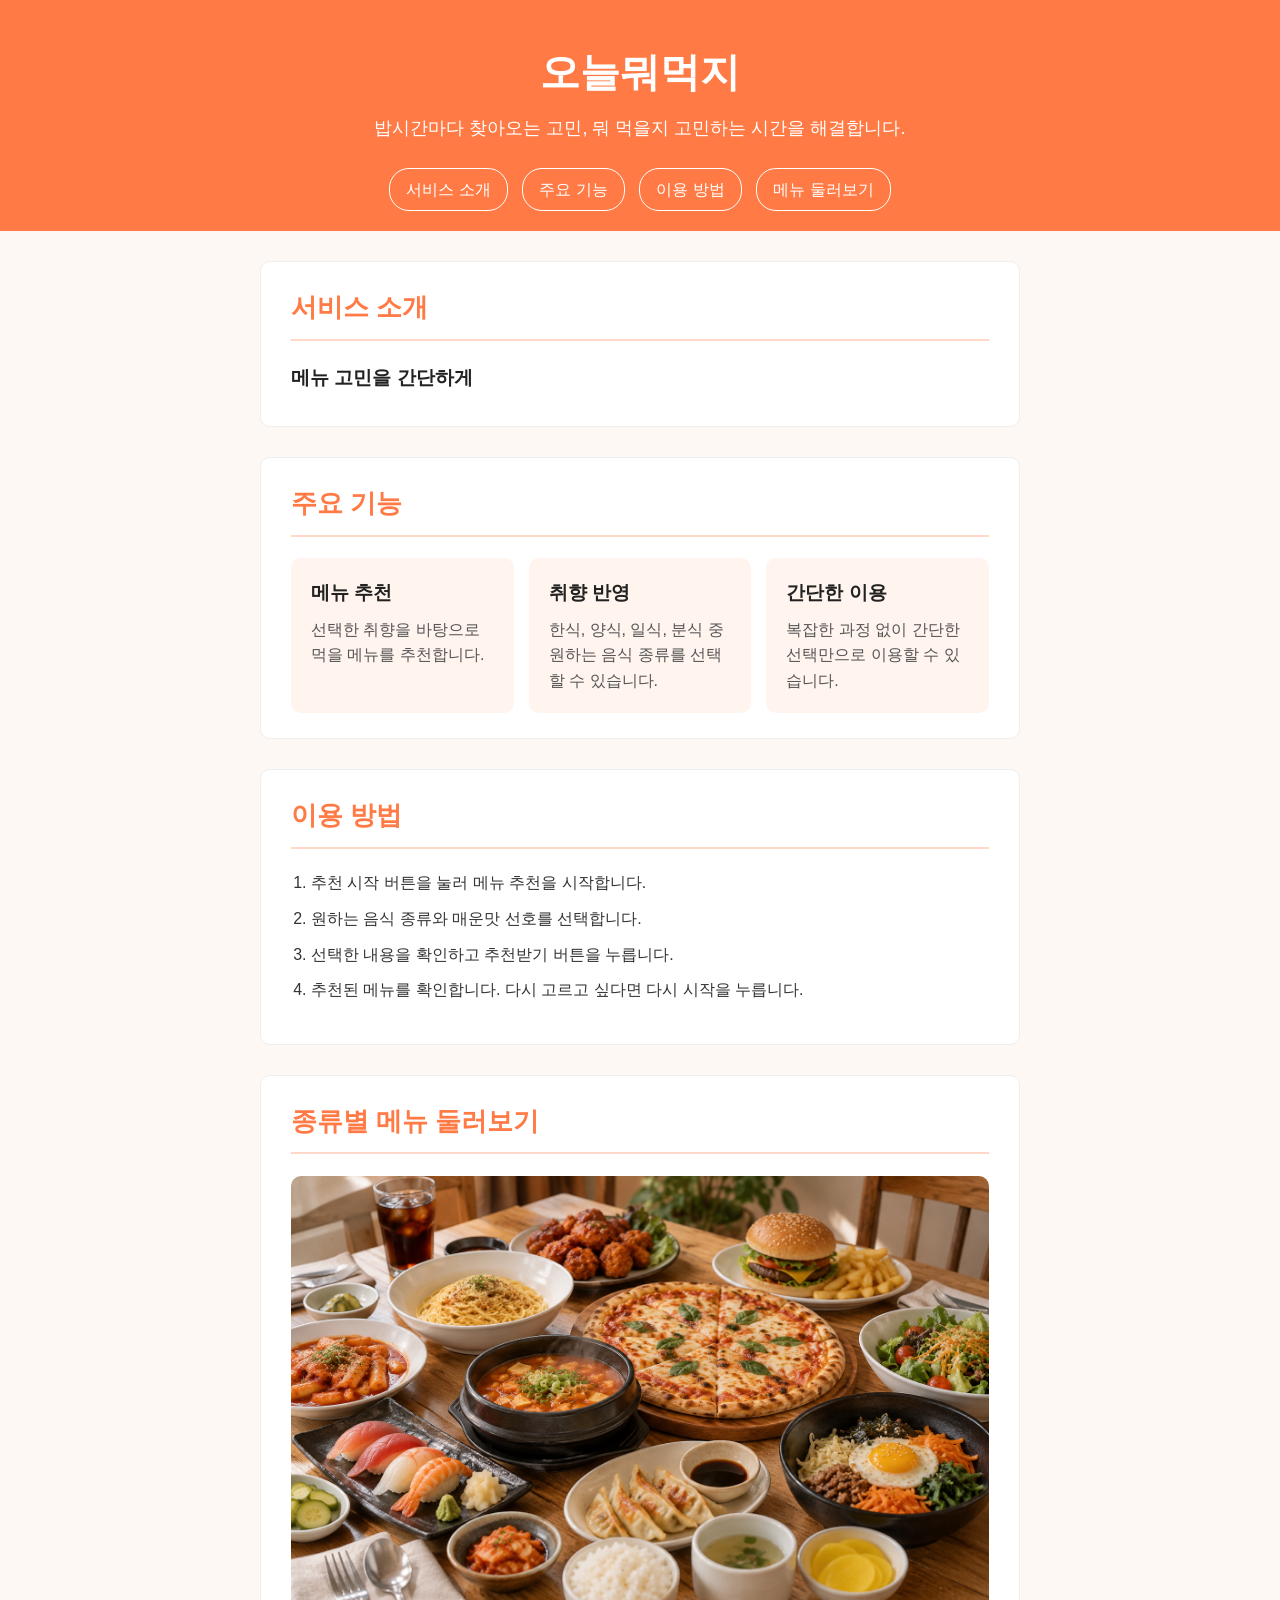
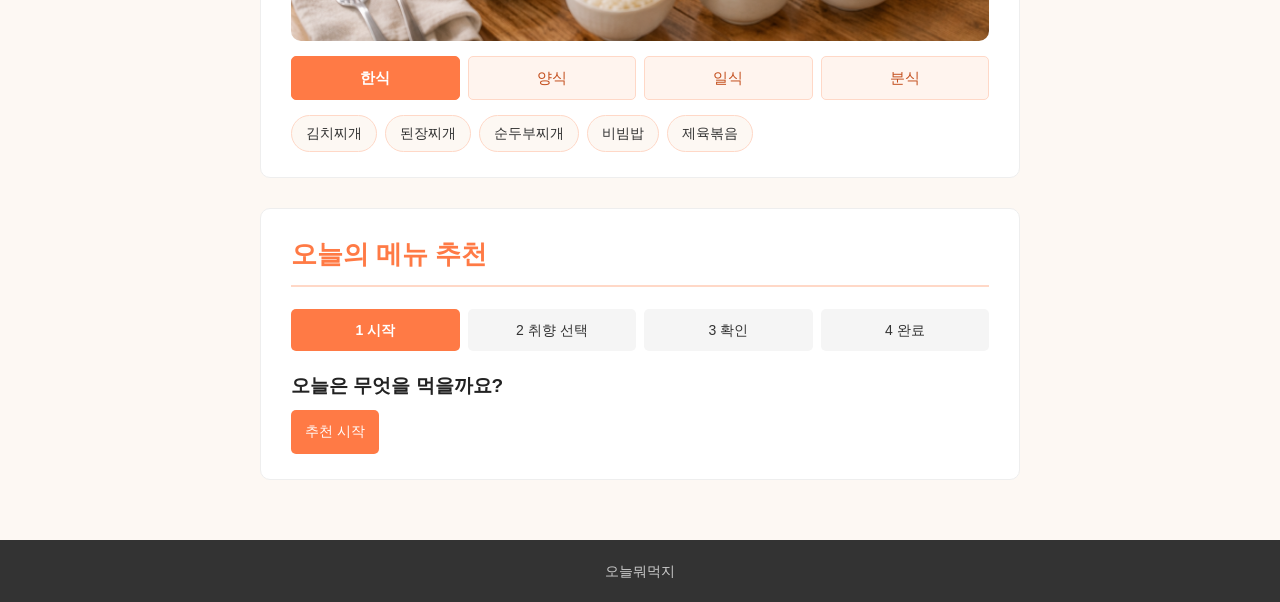
==== index.html @ 40c86010 "feat: 7주차 매운맛 선택과 4단계 메뉴 추천 흐름 추가" ====
<!DOCTYPE html>
<html lang="ko">

<head>
    <meta charset="UTF-8" />
    <meta name="viewport" content="width=device-width, initial-scale=1.0">
    <title>오늘뭐먹지</title>
    <link rel="stylesheet" href="style.css">
</head>

<body>

<!--
사용자: 매일 무엇을 먹을지 고민하는 사람
목적: 메뉴 고민 시간을 줄이고 간단하게 음식을 추천받기
핵심 행동: 음식 종류와 매운맛 선호를 선택하고 메뉴를 추천받기
정보 순서: 서비스 소개 → 주요 기능 → 이용 방법 → 메뉴 추천
-->

<header>
    <h1>오늘뭐먹지</h1>
    <p>밥시간마다 찾아오는 고민, 뭐 먹을지 고민하는 시간을 해결합니다.</p>

    <nav>
        <a href="#intro">서비스 소개</a>
        <a href="#features">주요 기능</a>
        <a href="#howto">이용 방법</a>
        <a href="#recommend">메뉴 둘러보기</a>
    </nav>
</header>

<main>

    <section id="intro">
        <h2>서비스 소개</h2>

        <h3>메뉴 고민을 간단하게</h3>
    </section>

    <section id="features">
        <h2>주요 기능</h2>

        <ul>
            <li>
                <h3>메뉴 추천</h3>
                선택한 취향을 바탕으로 먹을 메뉴를 추천합니다.
            </li>

            <li>
                <h3>취향 반영</h3>
                한식, 양식, 일식, 분식 중 원하는 음식 종류를 선택할 수 있습니다.
            </li>

            <li>
                <h3>간단한 이용</h3>
                복잡한 과정 없이 간단한 선택만으로 이용할 수 있습니다.
            </li>
        </ul>
    </section>

    <section id="howto">
        <h2>이용 방법</h2>

        <ol>
            <li>추천 시작 버튼을 눌러 메뉴 추천을 시작합니다.</li>
            <li>원하는 음식 종류와 매운맛 선호를 선택합니다.</li>
            <li>선택한 내용을 확인하고 추천받기 버튼을 누릅니다.</li>
            <li>추천된 메뉴를 확인합니다. 다시 고르고 싶다면 다시 시작을 누릅니다.</li>
        </ol>
    </section>

    <section id="recommend">
        <h2>종류별 메뉴 둘러보기</h2>

        <img src="assets/images/food.png" alt="다양한 음식이 놓여 있는 식탁">

        <div class="tabs" role="tablist">
            <button type="button" class="tab is-active" role="tab" data-tab="korean" aria-selected="true">한식</button>
            <button type="button" class="tab" role="tab" data-tab="western" aria-selected="false">양식</button>
            <button type="button" class="tab" role="tab" data-tab="japanese" aria-selected="false">일식</button>
            <button type="button" class="tab" role="tab" data-tab="snack" aria-selected="false">분식</button>
        </div>

        <div class="tab-panel" id="panel-korean" role="tabpanel">
            <ul class="menu-list">
                <li>김치찌개</li>
                <li>된장찌개</li>
                <li>순두부찌개</li>
                <li>비빔밥</li>
                <li>제육볶음</li>
            </ul>
        </div>

        <div class="tab-panel" id="panel-western" role="tabpanel" hidden>
            <ul class="menu-list">
                <li>파스타</li>
                <li>피자</li>
                <li>햄버거</li>
                <li>돈가스</li>
                <li>오므라이스</li>
            </ul>
        </div>

        <div class="tab-panel" id="panel-japanese" role="tabpanel" hidden>
            <ul class="menu-list">
                <li>초밥</li>
                <li>우동</li>
                <li>소바</li>
                <li>규동</li>
                <li>매운 라멘</li>
            </ul>
        </div>

        <div class="tab-panel" id="panel-snack" role="tabpanel" hidden>
            <ul class="menu-list">
                <li>떡볶이</li>
                <li>김밥</li>
                <li>라면</li>
                <li>순대</li>
                <li>튀김</li>
            </ul>
        </div>
    </section>

    <section id="input">
        <h2>오늘의 메뉴 추천</h2>

        <ol class="steps" aria-label="메뉴 추천 진행 단계">
            <li aria-current="step">1 시작</li>
            <li>2 취향 선택</li>
            <li>3 확인</li>
            <li>4 완료</li>
        </ol>

        <div class="flow-panel" id="step-start">
            <h3 tabindex="-1">오늘은 무엇을 먹을까요?</h3>
            <button type="button" id="startButton">추천 시작</button>
        </div>

        <div class="flow-panel" id="step-select" hidden>
            <h3 tabindex="-1">어떤 음식이 좋으세요?</h3>
            <form id="recommend-form" novalidate>
                <label for="category">음식 종류 (필수)</label>
                <select id="category" name="category" aria-describedby="categoryHint" required>
                    <option value="">음식 종류를 선택해 주세요</option>
                    <option value="all">상관없음</option>
                    <option value="korean">한식</option>
                    <option value="western">양식</option>
                    <option value="japanese">일식</option>
                    <option value="snack">분식</option>
                </select>
                <p id="categoryHint" class="field-hint" hidden>음식 종류를 선택해 주세요.</p>

                <label for="spicy">매운맛 선호 (필수)</label>
                <select id="spicy" name="spicy" aria-describedby="spicyHint" required>
                    <option value="">매운맛 선호를 선택해 주세요</option>
                    <option value="all">상관없음</option>
                    <option value="mild">매운 음식 제외</option>
                    <option value="hot">매운 음식 선호</option>
                </select>
                <p id="spicyHint" class="field-hint" hidden>매운맛 선호를 선택해 주세요.</p>

                <div class="flow-buttons">
                    <button type="button" id="previousButton" class="secondary">이전</button>
                    <button type="submit">다음</button>
                </div>
            </form>
        </div>

        <div class="flow-panel" id="step-confirm" hidden>
            <h3 tabindex="-1">선택한 취향을 확인해 주세요</h3>
            <dl class="selection-summary">
                <dt>음식 종류</dt>
                <dd id="categorySummary"></dd>
                <dt>매운맛 선호</dt>
                <dd id="spicySummary"></dd>
            </dl>
            <p id="noResultMessage" class="field-hint" role="alert" hidden>맞는 메뉴가 없어요. ‘수정하기’에서 조건을 바꿔 주세요.</p>
            <div class="flow-buttons">
                <button type="button" id="editButton" class="secondary">수정하기</button>
                <button type="button" id="recommendButton">추천받기</button>
            </div>
        </div>

        <div class="flow-panel" id="step-complete" hidden>
            <h3 tabindex="-1">메뉴 추천이 완료되었어요!</h3>
            <p id="completedSummary"></p>
            <p id="recommendMessage" class="is-success"></p>
            <button type="button" id="restartButton">다시 시작</button>
        </div>
    </section>

</main>

<footer>
    <p>오늘뭐먹지</p>
</footer>

<script src="script.js"></script>

</body>

</html>
---- style.css ----
/* 기본 설정 */
body {
    margin: 0;
    background-color: #fdf8f3;
    color: #333333;
    font-family: "Malgun Gothic", sans-serif;
    font-size: 16px;
    line-height: 1.6;
}

/* 헤더 */
header {
    background-color: #ff7a45;
    color: #ffffff;
    padding: 40px 20px 20px;
    text-align: center;
}

header h1 {
    margin: 0 0 10px;
    font-size: 40px;
}

header p {
    margin: 0 0 25px;
    font-size: 18px;
}

nav a {
    display: inline-block;
    margin: 0 5px;
    padding: 8px 16px;
    color: #ffffff;
    text-decoration: none;
    border: 1px solid #ffffff;
    border-radius: 20px;
}

nav a:hover {
    background-color: #ffffff;
    color: #ff7a45;
}

/* 본문 영역 */
main {
    box-sizing: border-box;
    width: 100%;
    max-width: 800px;
    margin: 0 auto;
    padding: 30px 20px;
}

section {
    background-color: #ffffff;
    margin-bottom: 30px;
    padding: 25px 30px;
    border: 1px solid #eeeeee;
    border-radius: 10px;
}

h2 {
    margin-top: 0;
    padding-bottom: 10px;
    font-size: 26px;
    color: #ff7a45;
    border-bottom: 2px solid #ffd8c7;
}

h3 {
    margin: 20px 0 8px;
    font-size: 19px;
    color: #222222;
}

p {
    margin: 0 0 12px;
}

/* 주요 기능 */
#features ul {
    display: grid;
    grid-template-columns: repeat(3, 1fr);
    gap: 15px;
    list-style: none;
    padding: 0;
    margin: 0;
}

#features li {
    background-color: #fff4ee;
    padding: 20px;
    border-radius: 10px;
    color: #555555;
    transition: background-color 0.2s, transform 0.2s;
}

#features li:hover {
    background-color: #ffeadf;
    transform: translateY(-2px);
}

#features li h3 {
    margin-top: 0;
}

/* 이용 방법 */
#howto ol {
    padding-left: 20px;
}

#howto li {
    margin-bottom: 10px;
}

/* 메뉴 추천 */
#recommend img {
    display: block;
    width: 100%;
    max-width: 100%;
    height: auto;
    margin: 15px 0;
    border-radius: 10px;
}

/* 메뉴 탭 */
.tabs {
    display: flex;
    gap: 8px;
    margin-bottom: 15px;
}

.tab {
    flex: 1;
    width: auto;
    margin: 0;
    padding: 10px;
    font-size: 15px;
    color: #c4501f;
    background-color: #fff4ee;
    border: 1px solid #ffd8c7;
}

.tab:hover {
    background-color: #ffeadf;
}

.tab.is-active {
    color: #ffffff;
    background-color: #ff7a45;
    border-color: #ff7a45;
    font-weight: bold;
}

.menu-list {
    display: flex;
    flex-wrap: wrap;
    gap: 8px;
    list-style: none;
    padding: 0;
    margin: 0;
}

.menu-list li {
    padding: 6px 14px;
    font-size: 14px;
    background-color: #fdf8f3;
    border: 1px solid #ffd8c7;
    border-radius: 20px;
}

/* 음식 입력 */
label {
    display: block;
    margin-bottom: 8px;
    font-weight: bold;
}

select {
    min-height: 44px;
    box-sizing: border-box;
    width: 100%;
    margin-bottom: 15px;
    padding: 7px 10px;
    font-size: 14px;
    background-color: #ffffff;
    border: 1px solid #dddddd;
    border-radius: 5px;
}

select:focus {
    outline: none;
    border-color: #ff7a45;
    box-shadow: 0 0 0 3px #ffd8c7;
}

button {
    min-height: 44px;
    padding: 7px 14px;
    font-size: 14px;
    color: #ffffff;
    background-color: #ff7a45;
    border: none;
    border-radius: 5px;
    cursor: pointer;
    transition: background-color 0.2s, box-shadow 0.2s, transform 0.1s;
}

button:hover {
    background-color: #f26d38;
}

button:active {
    background-color: #e8622c;
    transform: translateY(1px);
}

button:focus-visible {
    outline: none;
    box-shadow: 0 0 0 3px #ffd8c7;
}

button:disabled {
    background-color: #cccccc;
    cursor: default;
    transform: none;
}

/* 안내 문구 */
#recommendMessage {
    margin: 15px 0 0;
    padding: 12px 15px;
    border-radius: 8px;
    background-color: #f5f5f5;
    color: #666666;
    overflow-wrap: anywhere;
}

#recommendMessage.is-success {
    background-color: #fff4ee;
    color: #c4501f;
    font-weight: bold;
}

/* 추천 진행 단계와 선택 확인 */
.steps {
    display: grid;
    grid-template-columns: repeat(4, 1fr);
    gap: 8px;
    padding: 0;
    list-style: none;
}

.steps li {
    padding: 10px 4px;
    border-radius: 5px;
    background-color: #f5f5f5;
    text-align: center;
    font-size: 14px;
}

.steps li[aria-current="step"] {
    background-color: #ff7a45;
    color: #ffffff;
    font-weight: bold;
}

.flow-buttons {
    display: flex;
    gap: 10px;
    margin-top: 20px;
}

.secondary {
    color: #c4501f;
    background-color: #fff4ee;
    border: 1px solid #ffd8c7;
}

.secondary:hover {
    background-color: #ffeadf;
}

.field-hint {
    margin-bottom: 15px;
    color: #c62828;
    font-size: 14px;
}

select.is-invalid {
    border-color: #c62828;
}

.selection-summary {
    padding: 15px;
    background-color: #fff4ee;
    border-radius: 8px;
}

.selection-summary dt {
    font-weight: bold;
}

.selection-summary dd {
    margin: 0 0 10px;
}

#restartButton {
    margin-top: 20px;
}

/* 푸터 */
footer {
    background-color: #333333;
    color: #cccccc;
    padding: 20px;
    text-align: center;
    font-size: 14px;
}

footer p {
    margin: 0;
}

/* 모바일 화면 */
@media (max-width: 768px) {
    header {
        padding: 30px 15px 15px;
    }

    header h1 {
        font-size: 30px;
    }

    header p {
        margin-bottom: 20px;
        font-size: 16px;
    }

    nav {
        display: flex;
        flex-direction: column;
        gap: 8px;
    }

    nav a {
        margin: 0;
    }

    main {
        padding: 20px 15px;
    }

    section {
        margin-bottom: 20px;
        padding: 20px;
    }

    h2 {
        font-size: 22px;
    }

    h3 {
        font-size: 17px;
    }

    #features ul {
        grid-template-columns: 1fr;
    }

    button {
        box-sizing: border-box;
        display: block;
        width: 100%;
    }

    select {
        width: 100%;
        padding: 10px;
        font-size: 16px;
    }

    button {
        margin-top: 10px;
        padding: 10px;
        font-size: 16px;
    }
}

@media (max-width: 480px) {
    .steps {
        grid-template-columns: repeat(2, 1fr);
    }

    .flow-buttons {
        flex-direction: column;
        gap: 0;
    }
}
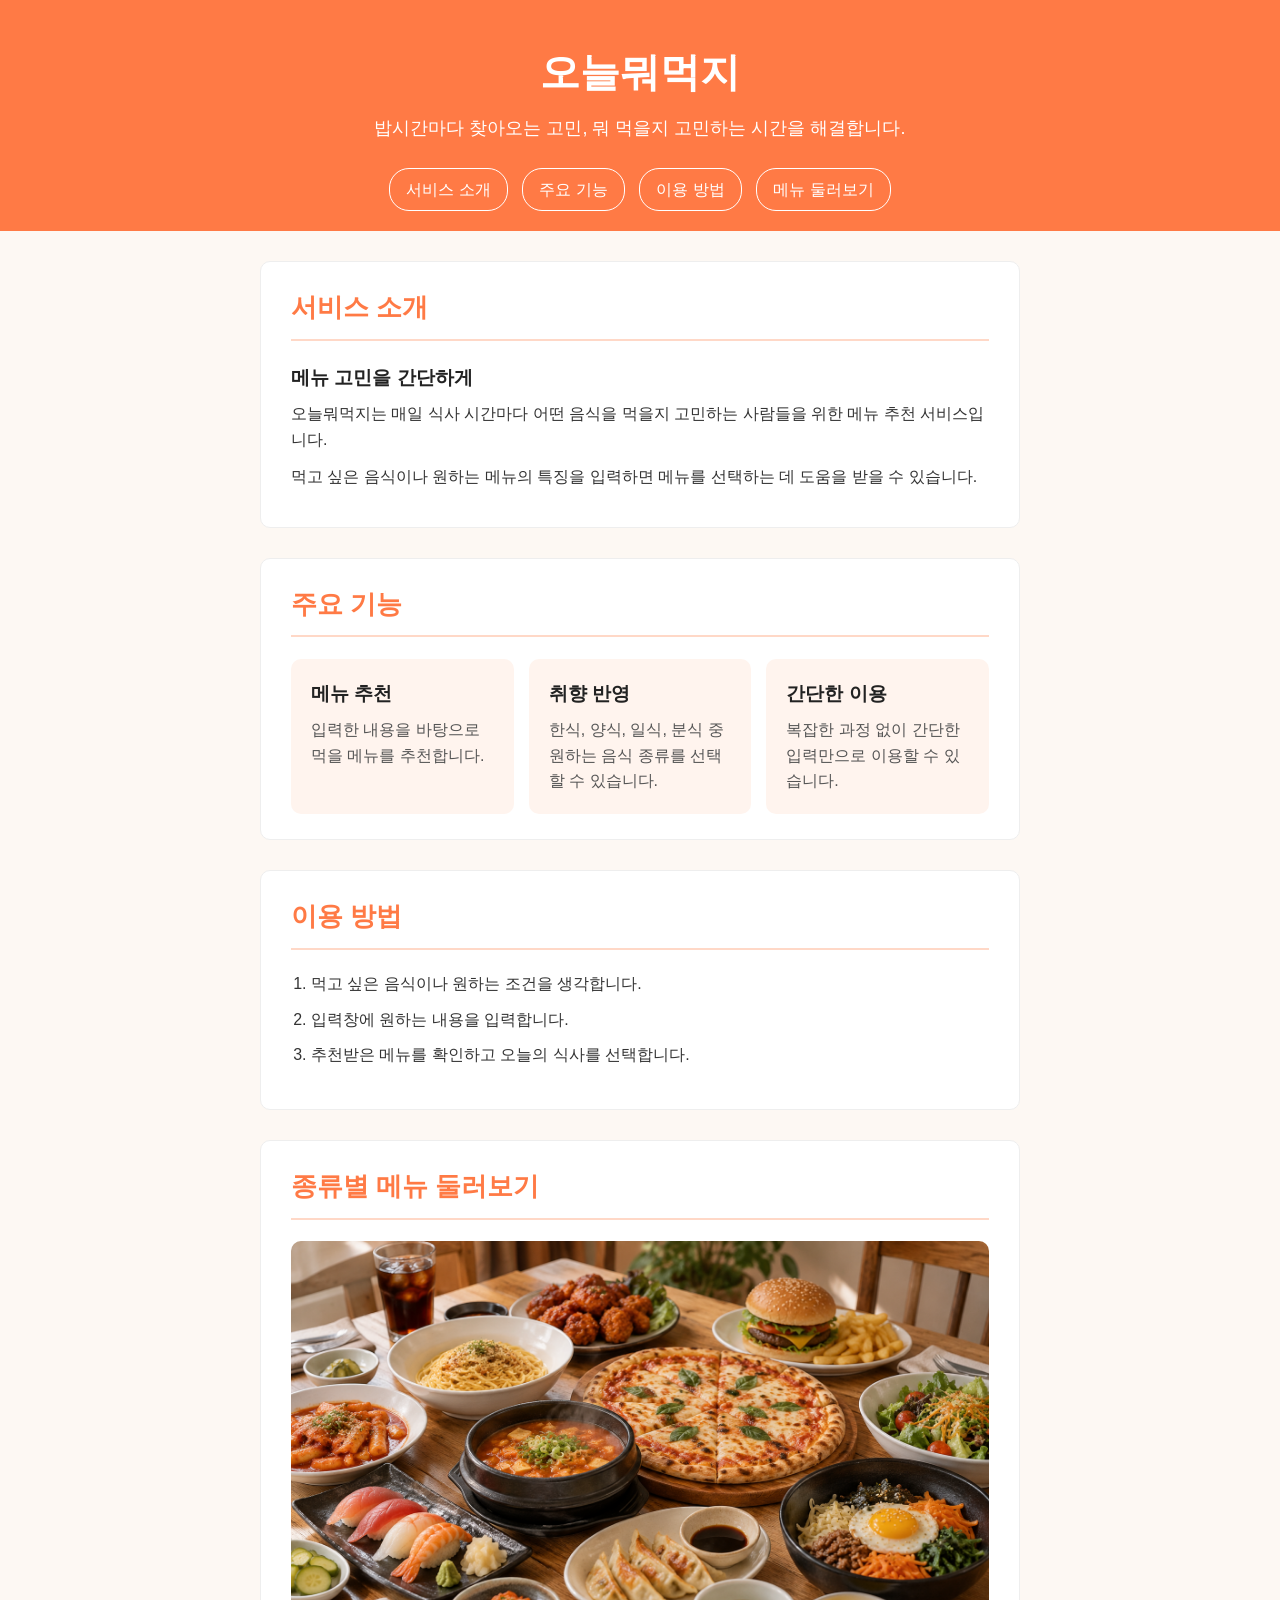
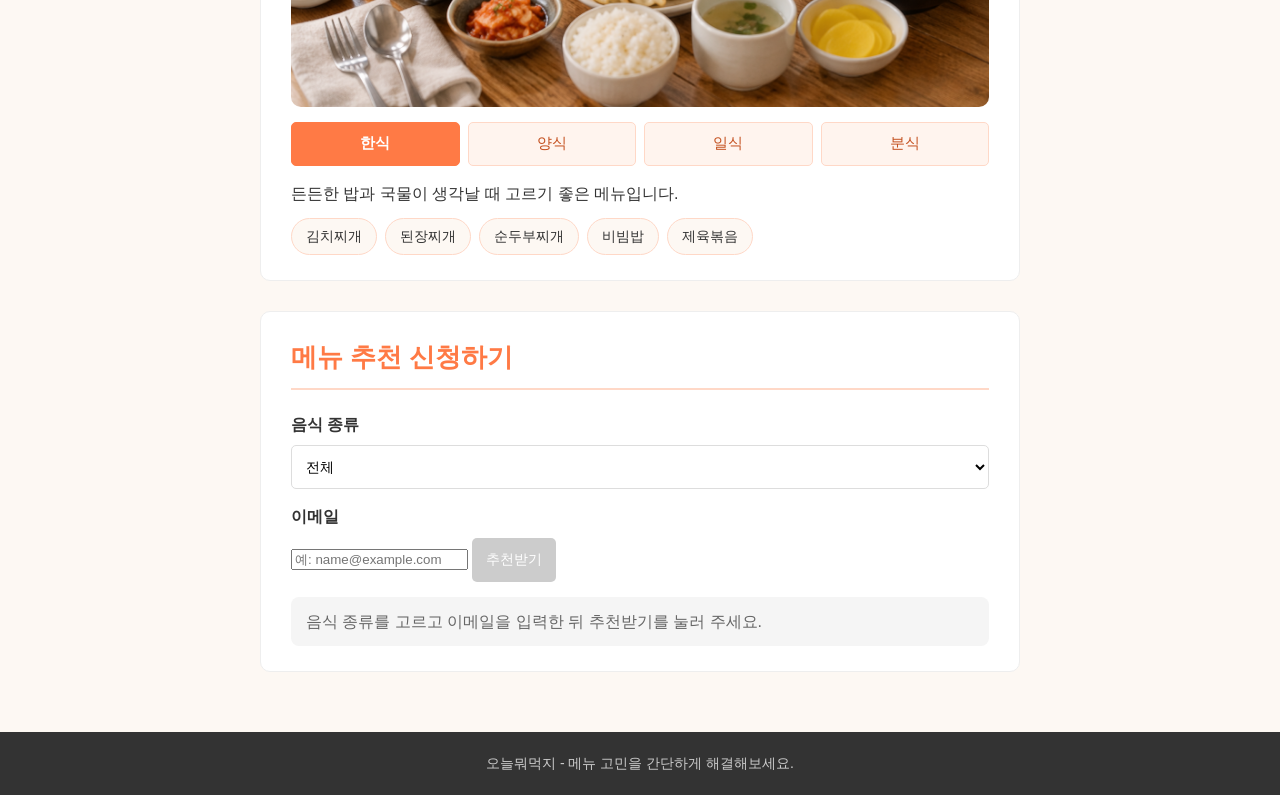
==== commit df74e7d4: "feat: 7주차 일식 메뉴 탭과 추천 종류 추가" ====
--- a/index.html
+++ b/index.html
@@ -13,7 +13,7 @@
 <!--
 사용자: 매일 무엇을 먹을지 고민하는 사람
 목적: 메뉴 고민 시간을 줄이고 간단하게 음식을 추천받기
-핵심 행동: 음식 종류와 매운맛 선호를 선택하고 메뉴를 추천받기
+핵심 행동: 원하는 음식 정보를 입력하고 메뉴를 추천받기
 정보 순서: 서비스 소개 → 주요 기능 → 이용 방법 → 메뉴 추천
 -->
 
@@ -35,6 +35,15 @@
         <h2>서비스 소개</h2>
 
         <h3>메뉴 고민을 간단하게</h3>
+        <p>
+            오늘뭐먹지는 매일 식사 시간마다 어떤 음식을 먹을지
+            고민하는 사람들을 위한 메뉴 추천 서비스입니다.
+        </p>
+
+        <p>
+            먹고 싶은 음식이나 원하는 메뉴의 특징을 입력하면
+            메뉴를 선택하는 데 도움을 받을 수 있습니다.
+        </p>
     </section>
 
     <section id="features">
@@ -43,7 +52,7 @@
         <ul>
             <li>
                 <h3>메뉴 추천</h3>
-                선택한 취향을 바탕으로 먹을 메뉴를 추천합니다.
+                입력한 내용을 바탕으로 먹을 메뉴를 추천합니다.
             </li>
 
             <li>
@@ -53,7 +62,7 @@
 
             <li>
                 <h3>간단한 이용</h3>
-                복잡한 과정 없이 간단한 선택만으로 이용할 수 있습니다.
+                복잡한 과정 없이 간단한 입력만으로 이용할 수 있습니다.
             </li>
         </ul>
     </section>
@@ -62,10 +71,9 @@
         <h2>이용 방법</h2>
 
         <ol>
-            <li>추천 시작 버튼을 눌러 메뉴 추천을 시작합니다.</li>
-            <li>원하는 음식 종류와 매운맛 선호를 선택합니다.</li>
-            <li>선택한 내용을 확인하고 추천받기 버튼을 누릅니다.</li>
-            <li>추천된 메뉴를 확인합니다. 다시 고르고 싶다면 다시 시작을 누릅니다.</li>
+            <li>먹고 싶은 음식이나 원하는 조건을 생각합니다.</li>
+            <li>입력창에 원하는 내용을 입력합니다.</li>
+            <li>추천받은 메뉴를 확인하고 오늘의 식사를 선택합니다.</li>
         </ol>
     </section>
 
@@ -82,6 +90,7 @@
         </div>
 
         <div class="tab-panel" id="panel-korean" role="tabpanel">
+            <p>든든한 밥과 국물이 생각날 때 고르기 좋은 메뉴입니다.</p>
             <ul class="menu-list">
                 <li>김치찌개</li>
                 <li>된장찌개</li>
@@ -92,6 +101,7 @@
         </div>
 
         <div class="tab-panel" id="panel-western" role="tabpanel" hidden>
+            <p>색다른 한 끼나 특별한 날에 어울리는 메뉴입니다.</p>
             <ul class="menu-list">
                 <li>파스타</li>
                 <li>피자</li>
@@ -112,6 +122,7 @@
         </div>
 
         <div class="tab-panel" id="panel-snack" role="tabpanel" hidden>
+            <p>간단하고 빠르게 먹고 싶을 때 좋은 메뉴입니다.</p>
             <ul class="menu-list">
                 <li>떡볶이</li>
                 <li>김밥</li>
@@ -123,77 +134,39 @@
     </section>
 
     <section id="input">
-        <h2>오늘의 메뉴 추천</h2>
+        <h2>메뉴 추천 신청하기</h2>
 
-        <ol class="steps" aria-label="메뉴 추천 진행 단계">
-            <li aria-current="step">1 시작</li>
-            <li>2 취향 선택</li>
-            <li>3 확인</li>
-            <li>4 완료</li>
-        </ol>
+        <form id="recommend-form" novalidate>
+            <label for="category">음식 종류</label>
+            <select id="category" name="category">
+                <option value="all">전체</option>
+                <option value="korean">한식</option>
+                <option value="western">양식</option>
+                <option value="japanese">일식</option>
+                <option value="snack">분식</option>
+            </select>
 
-        <div class="flow-panel" id="step-start">
-            <h3 tabindex="-1">오늘은 무엇을 먹을까요?</h3>
-            <button type="button" id="startButton">추천 시작</button>
-        </div>
+            <label for="email">이메일</label>
+            <input
+                type="email"
+                id="email"
+                name="email"
+                placeholder="예: name@example.com"
+                pattern="[^@\s]+@[^@\s]+\.[^@\s]+"
+                aria-describedby="emailHint"
+                required
+            >
+            <button id="recommendButton" type="submit" disabled>추천받기</button>
+            <p id="emailHint"></p>
+        </form>
 
-        <div class="flow-panel" id="step-select" hidden>
-            <h3 tabindex="-1">어떤 음식이 좋으세요?</h3>
-            <form id="recommend-form" novalidate>
-                <label for="category">음식 종류 (필수)</label>
-                <select id="category" name="category" aria-describedby="categoryHint" required>
-                    <option value="">음식 종류를 선택해 주세요</option>
-                    <option value="all">상관없음</option>
-                    <option value="korean">한식</option>
-                    <option value="western">양식</option>
-                    <option value="japanese">일식</option>
-                    <option value="snack">분식</option>
-                </select>
-                <p id="categoryHint" class="field-hint" hidden>음식 종류를 선택해 주세요.</p>
-
-                <label for="spicy">매운맛 선호 (필수)</label>
-                <select id="spicy" name="spicy" aria-describedby="spicyHint" required>
-                    <option value="">매운맛 선호를 선택해 주세요</option>
-                    <option value="all">상관없음</option>
-                    <option value="mild">매운 음식 제외</option>
-                    <option value="hot">매운 음식 선호</option>
-                </select>
-                <p id="spicyHint" class="field-hint" hidden>매운맛 선호를 선택해 주세요.</p>
-
-                <div class="flow-buttons">
-                    <button type="button" id="previousButton" class="secondary">이전</button>
-                    <button type="submit">다음</button>
-                </div>
-            </form>
-        </div>
-
-        <div class="flow-panel" id="step-confirm" hidden>
-            <h3 tabindex="-1">선택한 취향을 확인해 주세요</h3>
-            <dl class="selection-summary">
-                <dt>음식 종류</dt>
-                <dd id="categorySummary"></dd>
-                <dt>매운맛 선호</dt>
-                <dd id="spicySummary"></dd>
-            </dl>
-            <p id="noResultMessage" class="field-hint" role="alert" hidden>맞는 메뉴가 없어요. ‘수정하기’에서 조건을 바꿔 주세요.</p>
-            <div class="flow-buttons">
-                <button type="button" id="editButton" class="secondary">수정하기</button>
-                <button type="button" id="recommendButton">추천받기</button>
-            </div>
-        </div>
-
-        <div class="flow-panel" id="step-complete" hidden>
-            <h3 tabindex="-1">메뉴 추천이 완료되었어요!</h3>
-            <p id="completedSummary"></p>
-            <p id="recommendMessage" class="is-success"></p>
-            <button type="button" id="restartButton">다시 시작</button>
-        </div>
+        <p id="recommendMessage" aria-live="polite">음식 종류를 고르고 이메일을 입력한 뒤 추천받기를 눌러 주세요.</p>
     </section>
 
 </main>
 
 <footer>
-    <p>오늘뭐먹지</p>
+    <p>오늘뭐먹지 - 메뉴 고민을 간단하게 해결해보세요.</p>
 </footer>
 
 <script src="script.js"></script>
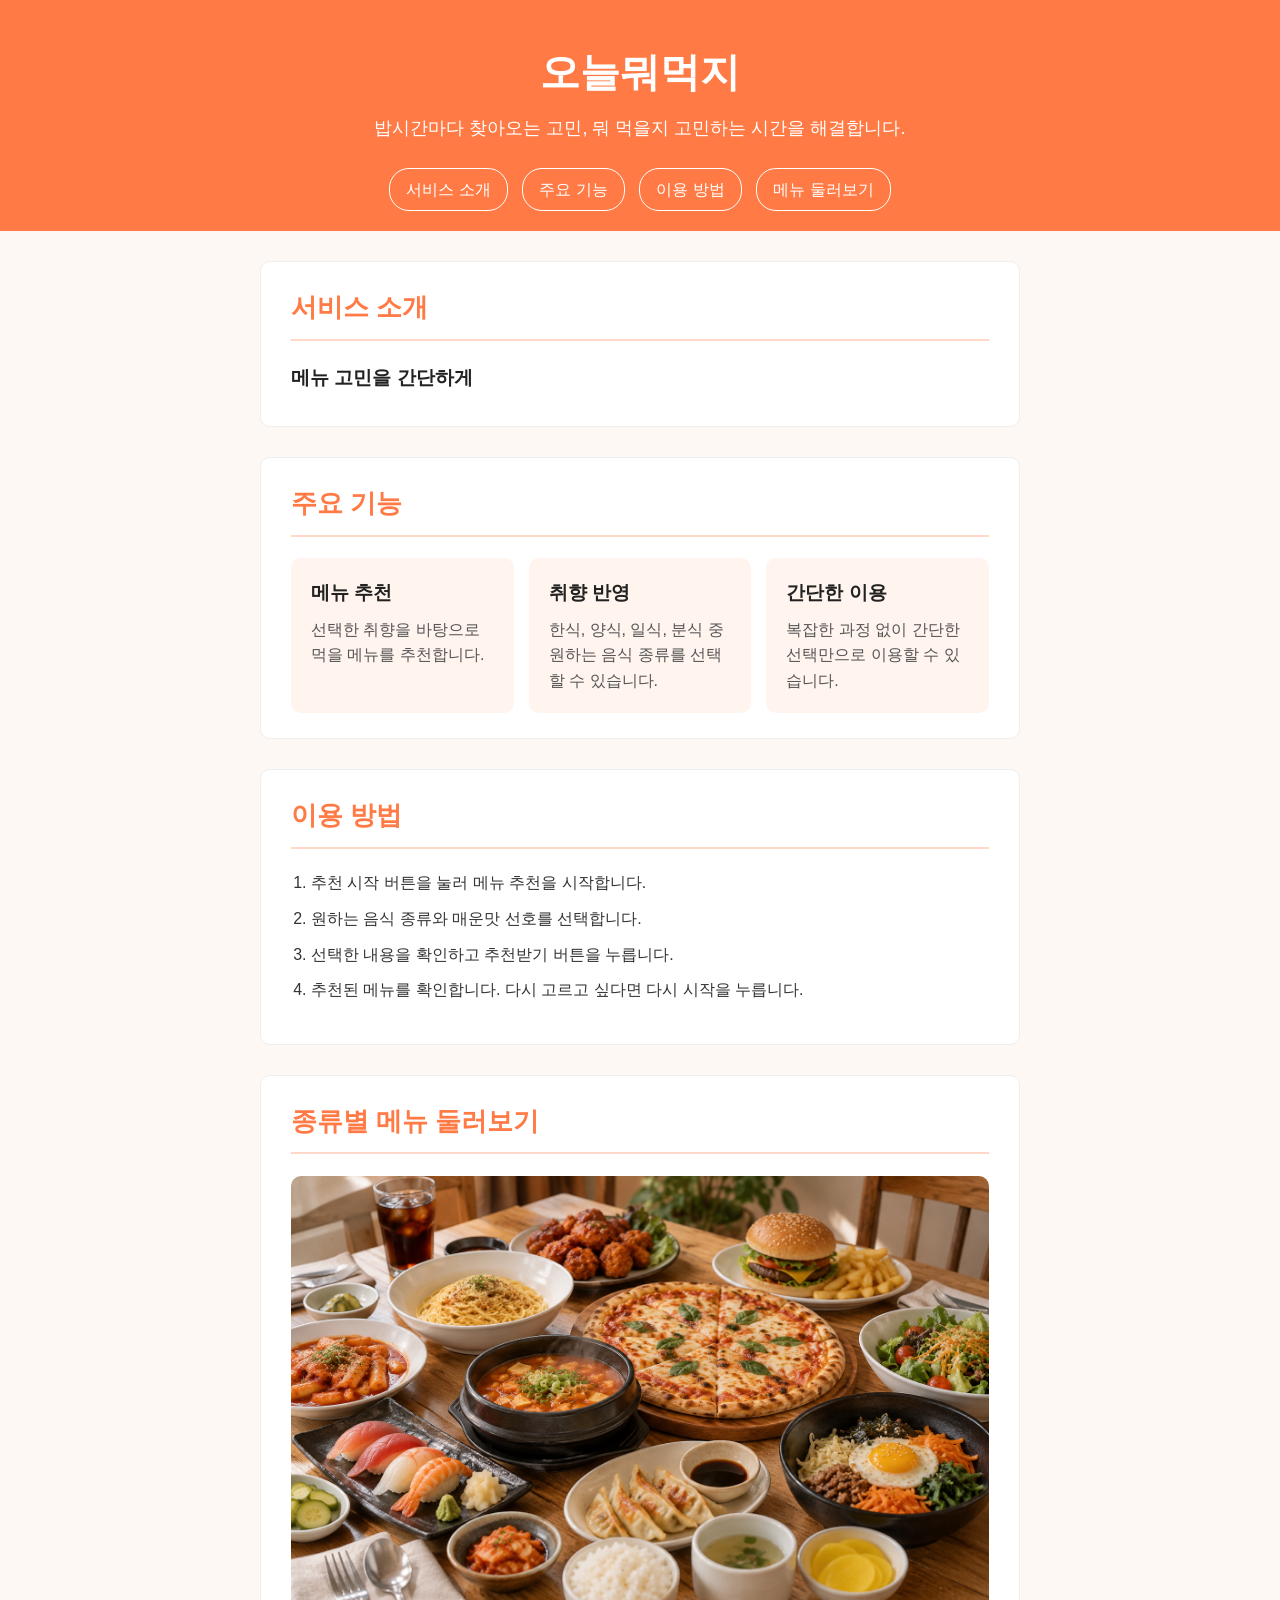
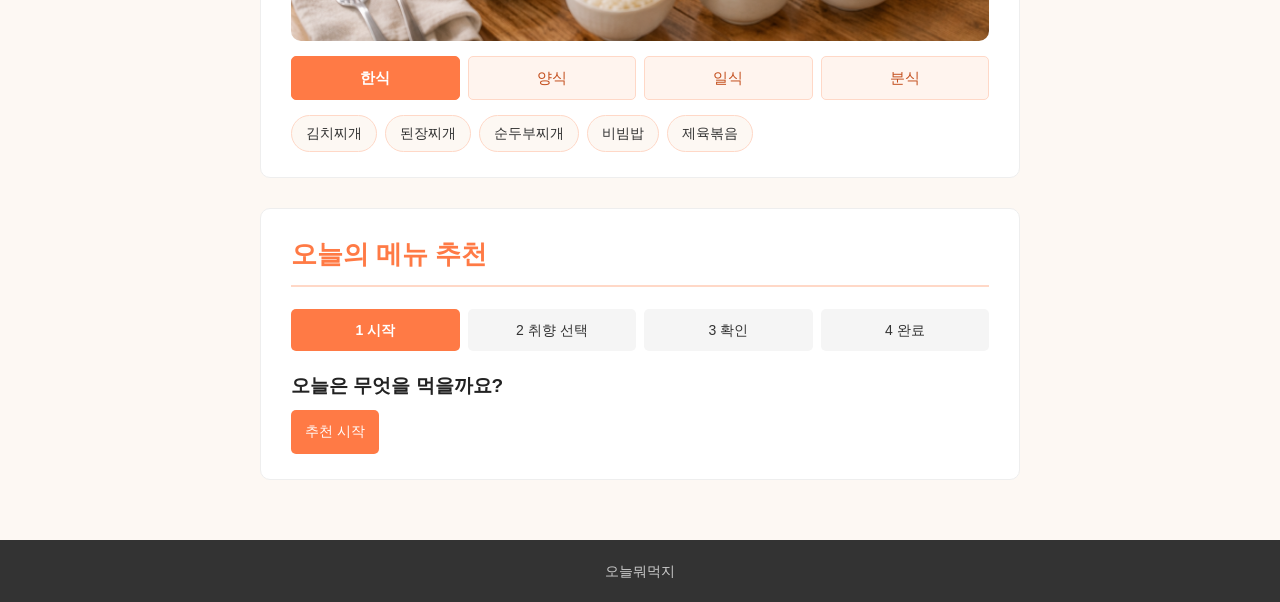
==== commit 1d0ce5a7: "feat: 7주차 추천 완료 화면 이메일 입력과 형식 검사 추가" ====
--- a/index.html
+++ b/index.html
@@ -13,7 +13,7 @@
 <!--
 사용자: 매일 무엇을 먹을지 고민하는 사람
 목적: 메뉴 고민 시간을 줄이고 간단하게 음식을 추천받기
-핵심 행동: 원하는 음식 정보를 입력하고 메뉴를 추천받기
+핵심 행동: 음식 종류와 매운맛 선호를 선택하고 메뉴를 추천받기
 정보 순서: 서비스 소개 → 주요 기능 → 이용 방법 → 메뉴 추천
 -->
 
@@ -35,15 +35,6 @@
         <h2>서비스 소개</h2>
 
         <h3>메뉴 고민을 간단하게</h3>
-        <p>
-            오늘뭐먹지는 매일 식사 시간마다 어떤 음식을 먹을지
-            고민하는 사람들을 위한 메뉴 추천 서비스입니다.
-        </p>
-
-        <p>
-            먹고 싶은 음식이나 원하는 메뉴의 특징을 입력하면
-            메뉴를 선택하는 데 도움을 받을 수 있습니다.
-        </p>
     </section>
 
     <section id="features">
@@ -52,7 +43,7 @@
         <ul>
             <li>
                 <h3>메뉴 추천</h3>
-                입력한 내용을 바탕으로 먹을 메뉴를 추천합니다.
+                선택한 취향을 바탕으로 먹을 메뉴를 추천합니다.
             </li>
 
             <li>
@@ -62,7 +53,7 @@
 
             <li>
                 <h3>간단한 이용</h3>
-                복잡한 과정 없이 간단한 입력만으로 이용할 수 있습니다.
+                복잡한 과정 없이 간단한 선택만으로 이용할 수 있습니다.
             </li>
         </ul>
     </section>
@@ -71,9 +62,10 @@
         <h2>이용 방법</h2>
 
         <ol>
-            <li>먹고 싶은 음식이나 원하는 조건을 생각합니다.</li>
-            <li>입력창에 원하는 내용을 입력합니다.</li>
-            <li>추천받은 메뉴를 확인하고 오늘의 식사를 선택합니다.</li>
+            <li>추천 시작 버튼을 눌러 메뉴 추천을 시작합니다.</li>
+            <li>원하는 음식 종류와 매운맛 선호를 선택합니다.</li>
+            <li>선택한 내용을 확인하고 추천받기 버튼을 누릅니다.</li>
+            <li>추천된 메뉴를 확인합니다. 다시 고르고 싶다면 다시 시작을 누릅니다.</li>
         </ol>
     </section>
 
@@ -90,7 +82,6 @@
         </div>
 
         <div class="tab-panel" id="panel-korean" role="tabpanel">
-            <p>든든한 밥과 국물이 생각날 때 고르기 좋은 메뉴입니다.</p>
             <ul class="menu-list">
                 <li>김치찌개</li>
                 <li>된장찌개</li>
@@ -101,7 +92,6 @@
         </div>
 
         <div class="tab-panel" id="panel-western" role="tabpanel" hidden>
-            <p>색다른 한 끼나 특별한 날에 어울리는 메뉴입니다.</p>
             <ul class="menu-list">
                 <li>파스타</li>
                 <li>피자</li>
@@ -122,7 +112,6 @@
         </div>
 
         <div class="tab-panel" id="panel-snack" role="tabpanel" hidden>
-            <p>간단하고 빠르게 먹고 싶을 때 좋은 메뉴입니다.</p>
             <ul class="menu-list">
                 <li>떡볶이</li>
                 <li>김밥</li>
@@ -134,39 +123,93 @@
     </section>
 
     <section id="input">
-        <h2>메뉴 추천 신청하기</h2>
-
-        <form id="recommend-form" novalidate>
-            <label for="category">음식 종류</label>
-            <select id="category" name="category">
-                <option value="all">전체</option>
-                <option value="korean">한식</option>
-                <option value="western">양식</option>
-                <option value="japanese">일식</option>
-                <option value="snack">분식</option>
-            </select>
-
-            <label for="email">이메일</label>
-            <input
-                type="email"
-                id="email"
-                name="email"
-                placeholder="예: name@example.com"
-                pattern="[^@\s]+@[^@\s]+\.[^@\s]+"
-                aria-describedby="emailHint"
-                required
-            >
-            <button id="recommendButton" type="submit" disabled>추천받기</button>
-            <p id="emailHint"></p>
-        </form>
-
-        <p id="recommendMessage" aria-live="polite">음식 종류를 고르고 이메일을 입력한 뒤 추천받기를 눌러 주세요.</p>
+        <h2>오늘의 메뉴 추천</h2>
+
+        <ol class="steps" aria-label="메뉴 추천 진행 단계">
+            <li aria-current="step">1 시작</li>
+            <li>2 취향 선택</li>
+            <li>3 확인</li>
+            <li>4 완료</li>
+        </ol>
+
+        <div class="flow-panel" id="step-start">
+            <h3 tabindex="-1">오늘은 무엇을 먹을까요?</h3>
+            <button type="button" id="startButton">추천 시작</button>
+        </div>
+
+        <div class="flow-panel" id="step-select" hidden>
+            <h3 tabindex="-1">어떤 음식이 좋으세요?</h3>
+            <form id="recommend-form" novalidate>
+                <label for="category">음식 종류 (필수)</label>
+                <select id="category" name="category" aria-describedby="categoryHint" required>
+                    <option value="">음식 종류를 선택해 주세요</option>
+                    <option value="all">상관없음</option>
+                    <option value="korean">한식</option>
+                    <option value="western">양식</option>
+                    <option value="japanese">일식</option>
+                    <option value="snack">분식</option>
+                </select>
+                <p id="categoryHint" class="field-hint" hidden>음식 종류를 선택해 주세요.</p>
+
+                <label for="spicy">매운맛 선호 (필수)</label>
+                <select id="spicy" name="spicy" aria-describedby="spicyHint" required>
+                    <option value="">매운맛 선호를 선택해 주세요</option>
+                    <option value="all">상관없음</option>
+                    <option value="mild">매운 음식 제외</option>
+                    <option value="hot">매운 음식 선호</option>
+                </select>
+                <p id="spicyHint" class="field-hint" hidden>매운맛 선호를 선택해 주세요.</p>
+
+                <div class="flow-buttons">
+                    <button type="button" id="previousButton" class="secondary">이전</button>
+                    <button type="submit">다음</button>
+                </div>
+            </form>
+        </div>
+
+        <div class="flow-panel" id="step-confirm" hidden>
+            <h3 tabindex="-1">선택한 취향을 확인해 주세요</h3>
+            <dl class="selection-summary">
+                <dt>음식 종류</dt>
+                <dd id="categorySummary"></dd>
+                <dt>매운맛 선호</dt>
+                <dd id="spicySummary"></dd>
+            </dl>
+            <p id="noResultMessage" class="field-hint" role="alert" hidden>맞는 메뉴가 없어요. ‘수정하기’에서 조건을 바꿔 주세요.</p>
+            <div class="flow-buttons">
+                <button type="button" id="editButton" class="secondary">수정하기</button>
+                <button type="button" id="recommendButton">추천받기</button>
+            </div>
+        </div>
+
+        <div class="flow-panel" id="step-complete" hidden>
+            <h3 tabindex="-1">메뉴 추천이 완료되었어요!</h3>
+            <p id="completedSummary"></p>
+            <p id="recommendMessage" class="is-success"></p>
+            <form id="email-form" novalidate>
+                <label for="email">기록한 취향에 맞게 메뉴를 계속 추천해드릴까요?</label>
+                <input
+                    type="email"
+                    id="email"
+                    name="email"
+                    placeholder="예: name@example.com"
+                    autocomplete="email"
+                    pattern="[^@\s]+@[^@\s]+\.[^@\s]+"
+                    aria-describedby="emailHint"
+                    required
+                >
+                <p id="emailHint" aria-live="polite" hidden></p>
+                <button id="emailButton" type="submit" disabled>이메일로 추천받기</button>
+                <p id="emailMessage" role="status"></p>
+            </form>
+            <button type="button" id="restartButton">다시 시작</button>
+        </div>
     </section>
 
 </main>
 
 <footer>
-    <p>오늘뭐먹지 - 메뉴 고민을 간단하게 해결해보세요.</p>
+    <p>오늘뭐먹지</p>
 </footer>
 
 <script src="script.js"></script>
--- a/style.css
+++ b/style.css
@@ -175,6 +175,7 @@
     font-weight: bold;
 }
 
+input,
 select {
     min-height: 44px;
     box-sizing: border-box;
@@ -187,6 +188,7 @@
     border-radius: 5px;
 }
 
+input:focus,
 select:focus {
     outline: none;
     border-color: #ff7a45;
@@ -286,6 +288,7 @@
     font-size: 14px;
 }
 
+input.is-invalid,
 select.is-invalid {
     border-color: #c62828;
 }
@@ -396,3 +399,25 @@
         gap: 0;
     }
 }
+
+/* 완료 후 이메일 추천 신청 */
+#email-form {
+    margin-top: 25px;
+    padding-top: 20px;
+    border-top: 1px solid #ffd8c7;
+}
+
+#emailHint {
+    color: #666666;
+    font-size: 14px;
+}
+
+#emailHint.is-invalid {
+    color: #c62828;
+}
+
+#emailMessage {
+    margin-top: 12px;
+    color: #c4501f;
+    overflow-wrap: anywhere;
+}
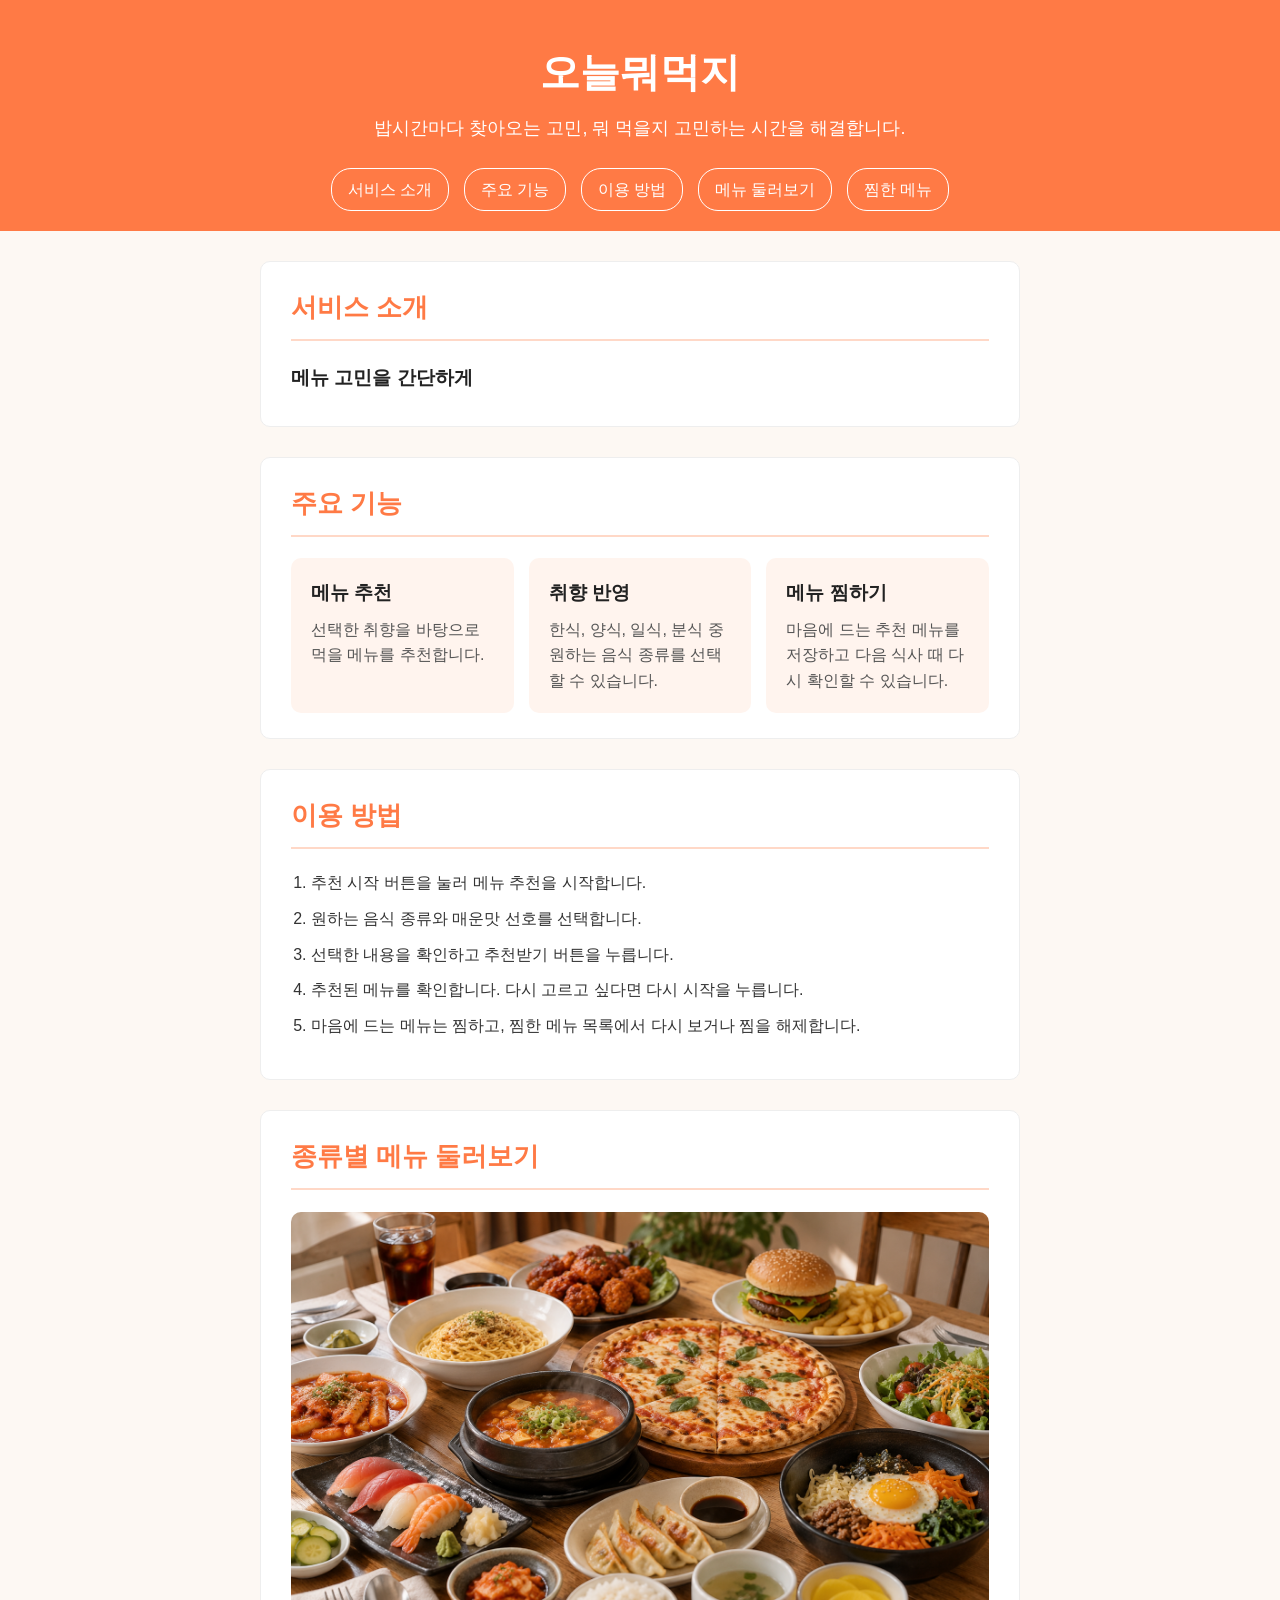
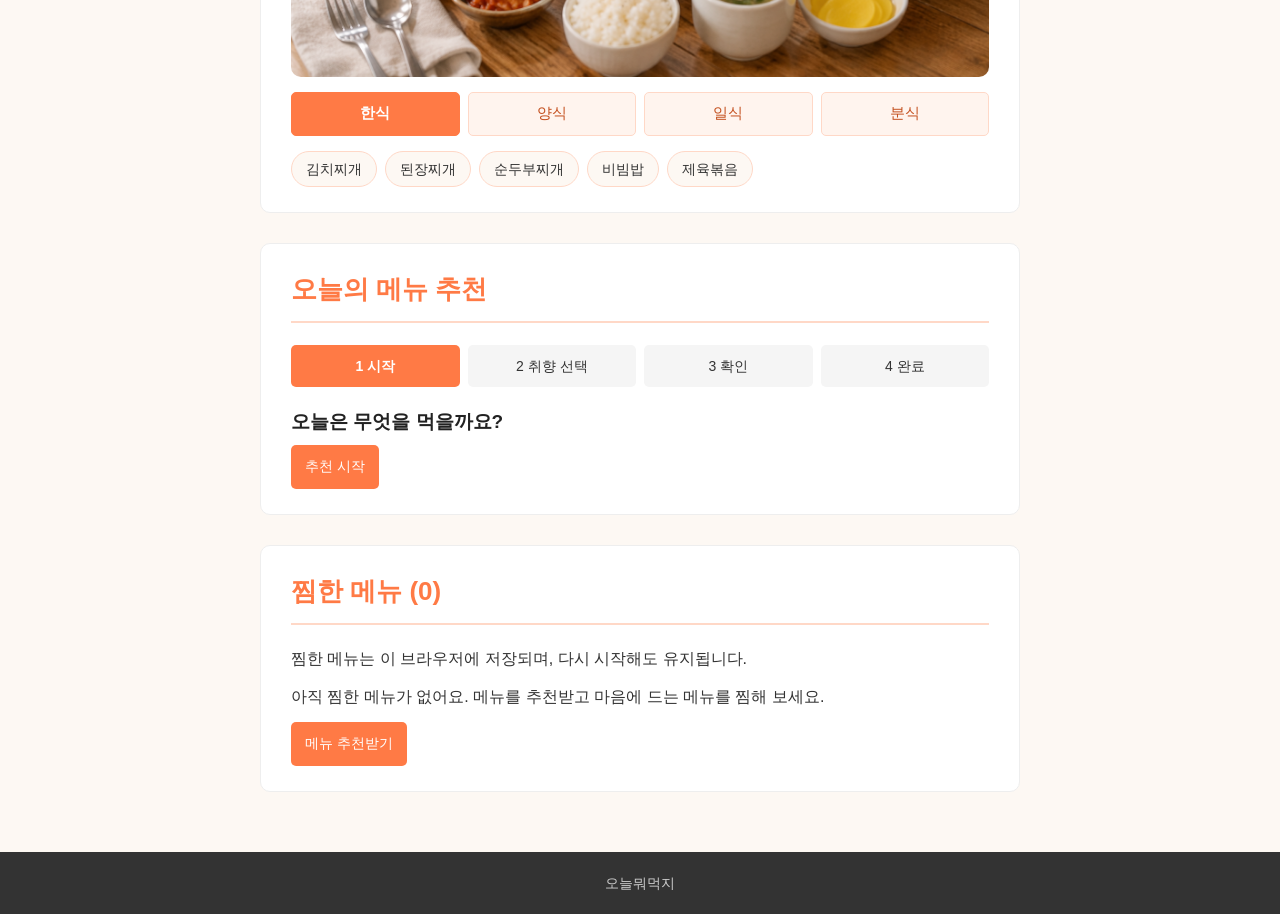
==== commit 91e55e9e: "feat: 중간고사 메뉴 찜하기, 다시 보기와 찜 해제 추가" ====
--- a/index.html
+++ b/index.html
@@ -13,8 +13,8 @@
 <!--
 사용자: 매일 무엇을 먹을지 고민하는 사람
 목적: 메뉴 고민 시간을 줄이고 간단하게 음식을 추천받기
-핵심 행동: 음식 종류와 매운맛 선호를 선택하고 메뉴를 추천받기
-정보 순서: 서비스 소개 → 주요 기능 → 이용 방법 → 메뉴 추천
+핵심 행동: 취향에 맞는 메뉴를 추천받고, 마음에 드는 메뉴를 찜해 다시 보기
+정보 순서: 서비스 소개 → 주요 기능 → 이용 방법 → 메뉴 추천 → 찜한 메뉴
 -->
 
 <header>
@@ -26,6 +26,7 @@
         <a href="#features">주요 기능</a>
         <a href="#howto">이용 방법</a>
         <a href="#recommend">메뉴 둘러보기</a>
+        <a href="#favorites">찜한 메뉴</a>
     </nav>
 </header>
 
@@ -52,8 +53,8 @@
             </li>
 
             <li>
-                <h3>간단한 이용</h3>
-                복잡한 과정 없이 간단한 선택만으로 이용할 수 있습니다.
+                <h3>메뉴 찜하기</h3>
+                마음에 드는 추천 메뉴를 저장하고 다음 식사 때 다시 확인할 수 있습니다.
             </li>
         </ul>
     </section>
@@ -66,6 +67,7 @@
             <li>원하는 음식 종류와 매운맛 선호를 선택합니다.</li>
             <li>선택한 내용을 확인하고 추천받기 버튼을 누릅니다.</li>
             <li>추천된 메뉴를 확인합니다. 다시 고르고 싶다면 다시 시작을 누릅니다.</li>
+            <li>마음에 드는 메뉴는 찜하고, 찜한 메뉴 목록에서 다시 보거나 찜을 해제합니다.</li>
         </ol>
     </section>
 
@@ -186,6 +188,11 @@
             <h3 tabindex="-1">메뉴 추천이 완료되었어요!</h3>
             <p id="completedSummary"></p>
             <p id="recommendMessage" class="is-success"></p>
+            <div class="flow-buttons">
+                <button type="button" id="favoriteButton">이 메뉴 찜하기</button>
+                <button type="button" id="viewFavoritesButton" class="secondary">찜한 메뉴 보기</button>
+            </div>
+            <p id="favoriteMessage" class="favorite-message" role="status"></p>
             <form id="email-form" novalidate>
                 <label for="email">기록한 취향에 맞게 메뉴를 계속 추천해드릴까요?</label>
                 <input
@@ -206,6 +213,27 @@
         </div>
     </section>
 
+    <section id="favorites">
+        <h2 id="favoritesTitle" tabindex="-1">찜한 메뉴 (<span id="favoriteCount">0</span>)</h2>
+        <p>찜한 메뉴는 이 브라우저에 저장되며, 다시 시작해도 유지됩니다.</p>
+        <p id="storageMessage" class="field-hint" role="status" hidden></p>
+        <p id="favoritesMessage" class="favorite-message" role="status"></p>
+
+        <div id="emptyFavorites">
+            <p>아직 찜한 메뉴가 없어요. 메뉴를 추천받고 마음에 드는 메뉴를 찜해 보세요.</p>
+            <button type="button" id="emptyRecommendButton">메뉴 추천받기</button>
+        </div>
+
+        <ul id="favoriteList" class="favorite-list"></ul>
+
+        <div id="favorite-detail" hidden>
+            <h3 id="favoriteDetailTitle" tabindex="-1"></h3>
+            <p>찜할 때 선택한 취향이에요.</p>
+            <p id="favoriteDetailSummary" class="selection-summary"></p>
+            <button type="button" id="backToFavoritesButton" class="secondary">목록으로 돌아가기</button>
+        </div>
+    </section>
+
 </main>
 
 <footer>
@@ -216,4 +244,4 @@
 
 </body>
 
-</html>+</html>
--- a/style.css
+++ b/style.css
@@ -311,6 +311,38 @@
     margin-top: 20px;
 }
 
+/* 찜한 메뉴 목록과 저장 결과 */
+.favorite-list {
+    padding: 0;
+    margin: 0;
+    list-style: none;
+}
+
+.favorite-list li {
+    margin-top: 15px;
+    padding: 15px;
+    background-color: #fff4ee;
+    border: 1px solid #ffd8c7;
+    border-radius: 8px;
+    overflow-wrap: anywhere;
+}
+
+.favorite-list h3 {
+    margin-top: 0;
+}
+
+.favorite-message {
+    margin-top: 12px;
+    color: #c4501f;
+    overflow-wrap: anywhere;
+}
+
+#favorite-detail {
+    padding: 15px;
+    background-color: #fdf8f3;
+    border-radius: 8px;
+}
+
 /* 푸터 */
 footer {
     background-color: #333333;
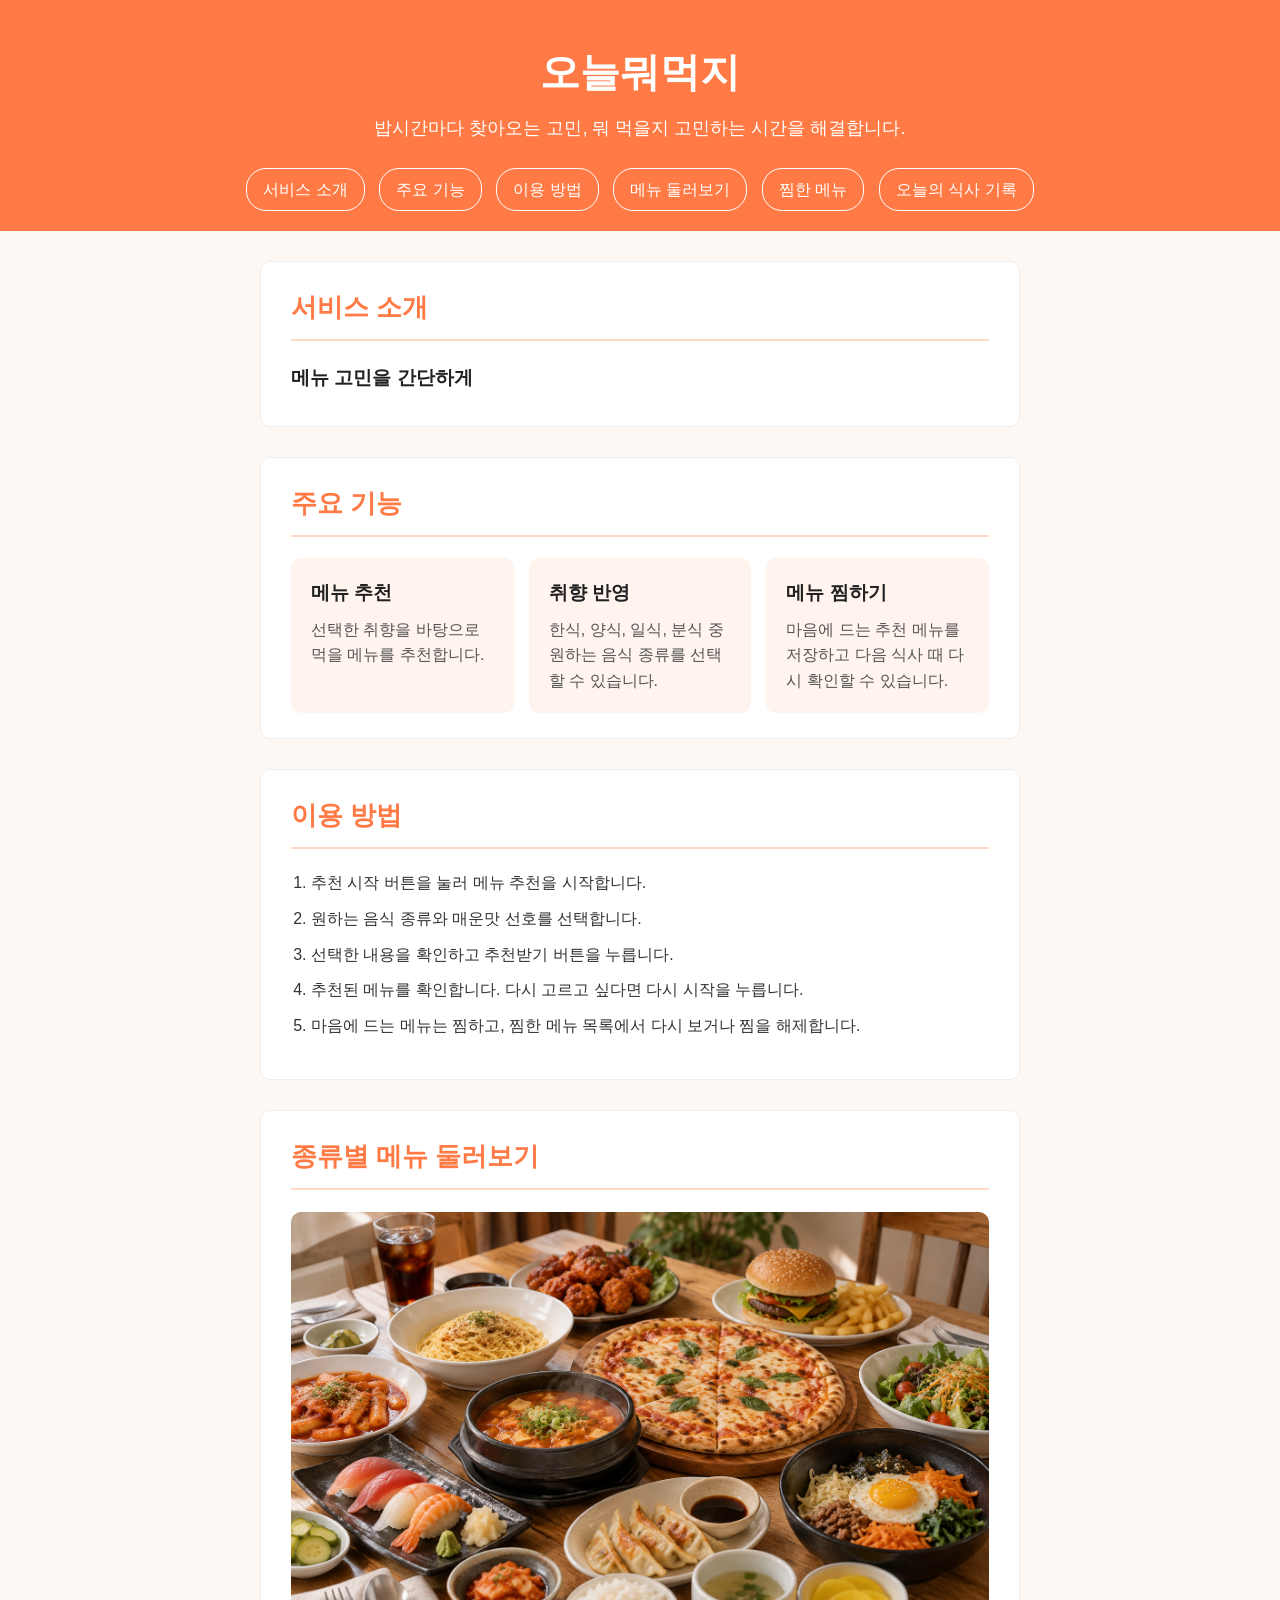
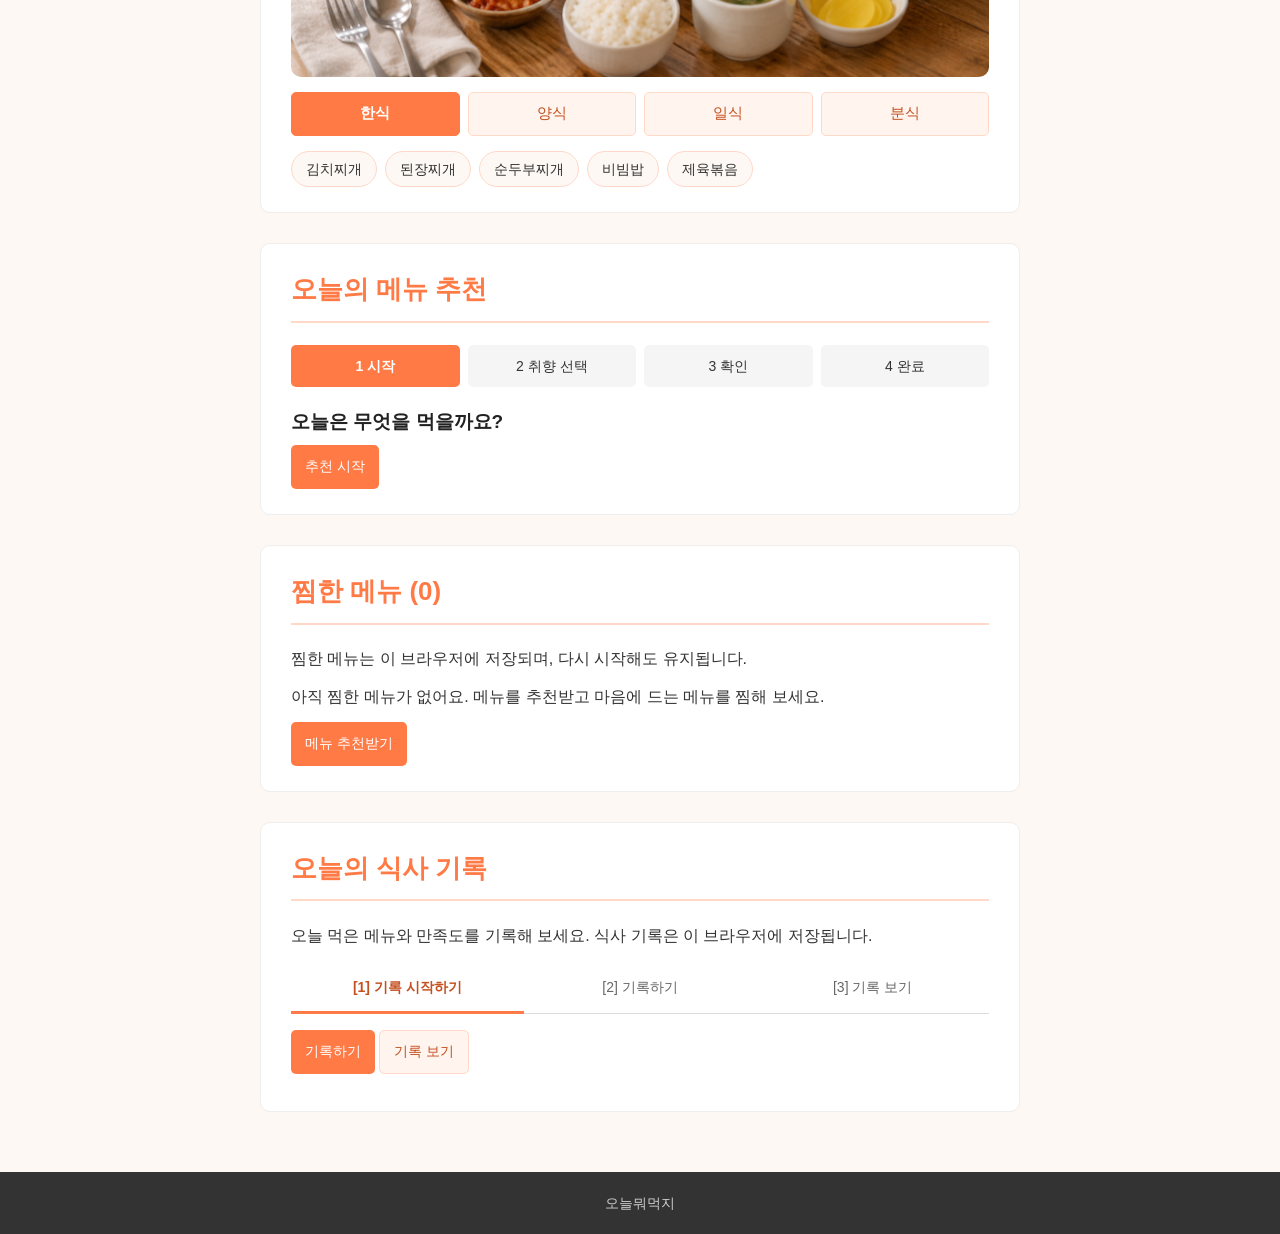
==== commit ec93af72: "feat: 9주차 식사 기록 입력, 저장과 조회·삭제 기능 추가" ====
--- a/index.html
+++ b/index.html
@@ -27,6 +27,7 @@
         <a href="#howto">이용 방법</a>
         <a href="#recommend">메뉴 둘러보기</a>
         <a href="#favorites">찜한 메뉴</a>
+        <a href="#meal-record">오늘의 식사 기록</a>
     </nav>
 </header>
 
@@ -234,6 +235,57 @@
         </div>
     </section>
 
+    <section id="meal-record">
+        <h2>오늘의 식사 기록</h2>
+        <p>오늘 먹은 메뉴와 만족도를 기록해 보세요. 식사 기록은 이 브라우저에 저장됩니다.</p>
+
+        <ol class="steps meal-steps" aria-label="식사 기록 진행 단계">
+            <li aria-current="step">[1] 기록 시작하기</li>
+            <li>[2] 기록하기</li>
+            <li>[3] 기록 보기</li>
+        </ol>
+
+        <button type="button" id="mealStartButton" aria-controls="meal-form" aria-expanded="false">기록하기</button>
+        <button type="button" id="mealViewButton" class="secondary" aria-controls="mealRecordsPanel">기록 보기</button>
+
+        <form id="meal-form" novalidate hidden>
+            <label for="mealName">먹은 메뉴 (필수)</label>
+            <input type="text" id="mealName" name="mealName" maxlength="30" required aria-describedby="mealNameHelp mealMessage">
+            <p id="mealNameHelp">앞뒤 공백을 제외하고 2~30자로 입력해 주세요.</p>
+            <p id="mealNameStatus" class="input-status" aria-live="polite" hidden></p>
+
+            <fieldset id="mealRating" class="rating-field" aria-describedby="mealRatingHelp mealMessage">
+                <legend>만족도 (필수)</legend>
+                <div class="rating-options">
+                    <label for="mealRatingGood"><input type="radio" id="mealRatingGood" name="mealRating" value="good" required>좋았어요</label>
+                    <label for="mealRatingNormal"><input type="radio" id="mealRatingNormal" name="mealRating" value="normal" required>보통이에요</label>
+                    <label for="mealRatingBad"><input type="radio" id="mealRatingBad" name="mealRating" value="bad" required>아쉬웠어요</label>
+                </div>
+                <p id="mealRatingHelp">오늘 식사가 어땠는지 하나 선택해 주세요.</p>
+            </fieldset>
+
+            <div id="mealReasonArea" hidden>
+                <label for="mealReason">아쉬웠던 이유 (필수)</label>
+                <textarea id="mealReason" name="mealReason" rows="3" maxlength="100" required disabled aria-describedby="mealReasonHelp mealMessage"></textarea>
+                <p id="mealReasonHelp">앞뒤 공백을 제외하고 10~100자로 입력해 주세요.</p>
+                <p id="mealReasonStatus" class="input-status" aria-live="polite" hidden></p>
+            </div>
+
+            <div class="flow-buttons">
+                <button type="submit" id="mealSubmitButton">식사 기록 저장</button>
+                <button type="reset" id="mealResetButton" class="secondary">다시 작성</button>
+                <button type="button" id="mealCancelButton" class="secondary">취소</button>
+            </div>
+        </form>
+        <p id="mealMessage" class="favorite-message" role="status"></p>
+
+        <div id="mealRecordsPanel" hidden>
+            <h3 id="mealRecordsTitle" tabindex="-1">내 식사 기록</h3>
+            <p id="emptyMeals">아직 식사 기록이 없어요.</p>
+            <ul id="mealRecords" class="favorite-list"></ul>
+        </div>
+    </section>
+
 </main>
 
 <footer>
--- a/style.css
+++ b/style.css
@@ -1,4 +1,8 @@
 /* 기본 설정 */
+[hidden] {
+    display: none !important;
+}
+
 body {
     margin: 0;
     background-color: #fdf8f3;
@@ -176,6 +180,7 @@
 }
 
 input,
+textarea,
 select {
     min-height: 44px;
     box-sizing: border-box;
@@ -189,6 +194,7 @@
 }
 
 input:focus,
+textarea:focus,
 select:focus {
     outline: none;
     border-color: #ff7a45;
@@ -282,6 +288,21 @@
     background-color: #ffeadf;
 }
 
+.ghost {
+    color: #c4501f;
+    background-color: transparent;
+    font-weight: bold;
+}
+
+.ghost:hover {
+    background-color: #ffeadf;
+}
+
+.ghost:disabled {
+    color: #999999;
+    background-color: transparent;
+}
+
 .field-hint {
     margin-bottom: 15px;
     color: #c62828;
@@ -289,6 +310,7 @@
 }
 
 input.is-invalid,
+textarea.is-invalid,
 select.is-invalid {
     border-color: #c62828;
 }
@@ -453,3 +475,127 @@
     color: #c4501f;
     overflow-wrap: anywhere;
 }
+
+/* 오늘의 식사 기록 */
+#mealRecords {
+    display: grid;
+    grid-template-columns: repeat(3, minmax(0, 1fr));
+    gap: 15px;
+}
+
+#mealRecords li {
+    min-width: 0;
+    margin-top: 0;
+}
+
+@media (max-width: 768px) {
+    #mealRecords {
+        grid-template-columns: repeat(2, minmax(0, 1fr));
+        gap: 10px;
+    }
+
+    #mealRecords li {
+        padding: 12px;
+    }
+}
+
+.meal-steps {
+    grid-template-columns: repeat(3, 1fr);
+    gap: 0;
+    border-bottom: 1px solid #dddddd;
+}
+
+.meal-steps li {
+    margin-bottom: -1px;
+    padding: 12px 4px;
+    border-bottom: 3px solid transparent;
+    border-radius: 0;
+    background-color: transparent;
+    color: #666666;
+}
+
+.meal-steps li[aria-current="step"] {
+    border-bottom-color: #ff7a45;
+    background-color: transparent;
+    color: #c4501f;
+    font-weight: bold;
+}
+
+textarea {
+    font-family: inherit;
+    resize: vertical;
+}
+
+#mealNameHelp,
+#mealRatingHelp,
+#mealReasonHelp {
+    color: #666666;
+    font-size: 14px;
+}
+
+.rating-field {
+    min-width: 0;
+    margin: 20px 0;
+    padding: 0;
+    border: 0;
+}
+
+.rating-field legend {
+    margin-bottom: 8px;
+    padding: 0;
+    font-weight: bold;
+}
+
+.rating-options {
+    display: flex;
+    flex-wrap: wrap;
+    gap: 8px;
+    margin-bottom: 10px;
+}
+
+.rating-options label {
+    display: flex;
+    align-items: center;
+    gap: 8px;
+    min-height: 44px;
+    margin: 0;
+    padding: 0 12px;
+    border: 1px solid #dddddd;
+    border-radius: 5px;
+    font-size: 14px;
+    cursor: pointer;
+}
+
+.rating-options label:has(input:checked) {
+    color: #c4501f;
+    background-color: #fff4ee;
+    border-color: #ff7a45;
+}
+
+.rating-options input {
+    width: 16px;
+    height: 16px;
+    min-height: 0;
+    margin: 0;
+    padding: 0;
+    accent-color: #ff7a45;
+}
+
+.rating-field.is-invalid .rating-options label {
+    border-color: #c62828;
+}
+
+.input-status {
+    width: fit-content;
+    margin: -4px 0 16px auto;
+    padding: 3px 10px;
+    color: #666666;
+    background-color: #f5f5f5;
+    border-radius: 20px;
+    font-size: 12px;
+}
+
+.input-status.is-complete {
+    color: #26713b;
+    background-color: #edf7ef;
+}
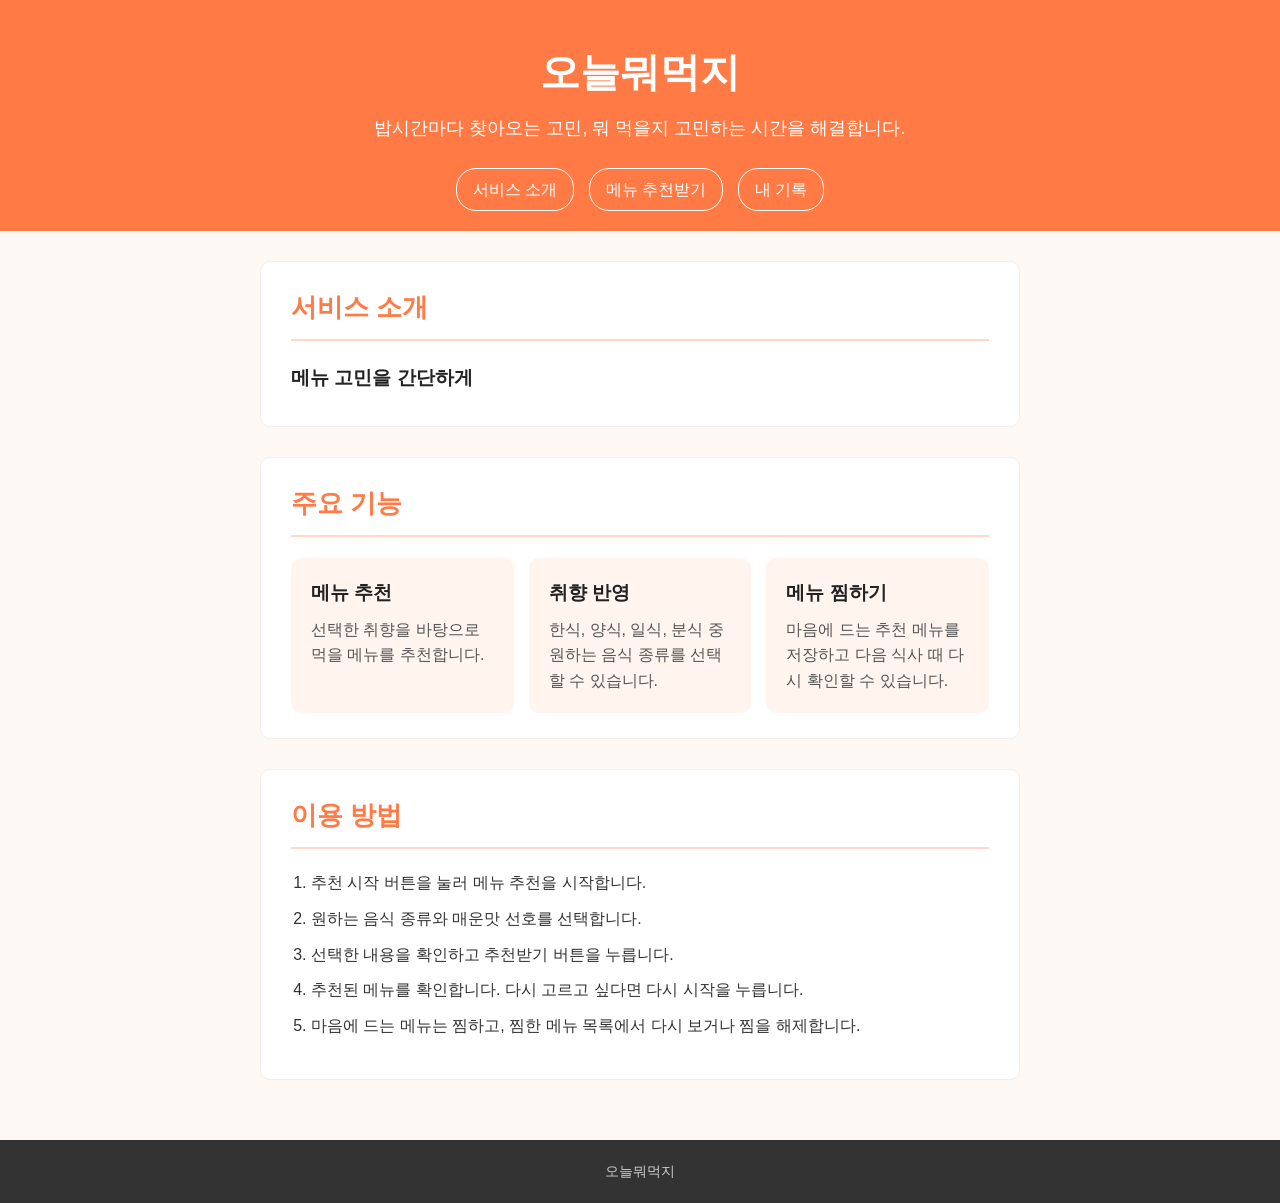
==== commit 740647e1: "feat: 10주차 소개·메뉴 추천·내 기록 3개 페이지로 분리" ====
--- a/index.html
+++ b/index.html
@@ -14,7 +14,7 @@
 사용자: 매일 무엇을 먹을지 고민하는 사람
 목적: 메뉴 고민 시간을 줄이고 간단하게 음식을 추천받기
 핵심 행동: 취향에 맞는 메뉴를 추천받고, 마음에 드는 메뉴를 찜해 다시 보기
-정보 순서: 서비스 소개 → 주요 기능 → 이용 방법 → 메뉴 추천 → 찜한 메뉴
+페이지 구성: 서비스 소개(index.html) → 메뉴 추천받기(recommend.html) → 내 기록(my.html)
 -->
 
 <header>
@@ -22,12 +22,9 @@
     <p>밥시간마다 찾아오는 고민, 뭐 먹을지 고민하는 시간을 해결합니다.</p>
 
     <nav>
-        <a href="#intro">서비스 소개</a>
-        <a href="#features">주요 기능</a>
-        <a href="#howto">이용 방법</a>
-        <a href="#recommend">메뉴 둘러보기</a>
-        <a href="#favorites">찜한 메뉴</a>
-        <a href="#meal-record">오늘의 식사 기록</a>
+        <a href="index.html">서비스 소개</a>
+        <a href="recommend.html">메뉴 추천받기</a>
+        <a href="my.html">내 기록</a>
     </nav>
 </header>
 
@@ -72,220 +69,6 @@
         </ol>
     </section>
 
-    <section id="recommend">
-        <h2>종류별 메뉴 둘러보기</h2>
-
-        <img src="assets/images/food.png" alt="다양한 음식이 놓여 있는 식탁">
-
-        <div class="tabs" role="tablist">
-            <button type="button" class="tab is-active" role="tab" data-tab="korean" aria-selected="true">한식</button>
-            <button type="button" class="tab" role="tab" data-tab="western" aria-selected="false">양식</button>
-            <button type="button" class="tab" role="tab" data-tab="japanese" aria-selected="false">일식</button>
-            <button type="button" class="tab" role="tab" data-tab="snack" aria-selected="false">분식</button>
-        </div>
-
-        <div class="tab-panel" id="panel-korean" role="tabpanel">
-            <ul class="menu-list">
-                <li>김치찌개</li>
-                <li>된장찌개</li>
-                <li>순두부찌개</li>
-                <li>비빔밥</li>
-                <li>제육볶음</li>
-            </ul>
-        </div>
-
-        <div class="tab-panel" id="panel-western" role="tabpanel" hidden>
-            <ul class="menu-list">
-                <li>파스타</li>
-                <li>피자</li>
-                <li>햄버거</li>
-                <li>돈가스</li>
-                <li>오므라이스</li>
-            </ul>
-        </div>
-
-        <div class="tab-panel" id="panel-japanese" role="tabpanel" hidden>
-            <ul class="menu-list">
-                <li>초밥</li>
-                <li>우동</li>
-                <li>소바</li>
-                <li>규동</li>
-                <li>매운 라멘</li>
-            </ul>
-        </div>
-
-        <div class="tab-panel" id="panel-snack" role="tabpanel" hidden>
-            <ul class="menu-list">
-                <li>떡볶이</li>
-                <li>김밥</li>
-                <li>라면</li>
-                <li>순대</li>
-                <li>튀김</li>
-            </ul>
-        </div>
-    </section>
-
-    <section id="input">
-        <h2>오늘의 메뉴 추천</h2>
-
-        <ol class="steps" aria-label="메뉴 추천 진행 단계">
-            <li aria-current="step">1 시작</li>
-            <li>2 취향 선택</li>
-            <li>3 확인</li>
-            <li>4 완료</li>
-        </ol>
-
-        <div class="flow-panel" id="step-start">
-            <h3 tabindex="-1">오늘은 무엇을 먹을까요?</h3>
-            <button type="button" id="startButton">추천 시작</button>
-        </div>
-
-        <div class="flow-panel" id="step-select" hidden>
-            <h3 tabindex="-1">어떤 음식이 좋으세요?</h3>
-            <form id="recommend-form" novalidate>
-                <label for="category">음식 종류 (필수)</label>
-                <select id="category" name="category" aria-describedby="categoryHint" required>
-                    <option value="">음식 종류를 선택해 주세요</option>
-                    <option value="all">상관없음</option>
-                    <option value="korean">한식</option>
-                    <option value="western">양식</option>
-                    <option value="japanese">일식</option>
-                    <option value="snack">분식</option>
-                </select>
-                <p id="categoryHint" class="field-hint" hidden>음식 종류를 선택해 주세요.</p>
-
-                <label for="spicy">매운맛 선호 (필수)</label>
-                <select id="spicy" name="spicy" aria-describedby="spicyHint" required>
-                    <option value="">매운맛 선호를 선택해 주세요</option>
-                    <option value="all">상관없음</option>
-                    <option value="mild">매운 음식 제외</option>
-                    <option value="hot">매운 음식 선호</option>
-                </select>
-                <p id="spicyHint" class="field-hint" hidden>매운맛 선호를 선택해 주세요.</p>
-
-                <div class="flow-buttons">
-                    <button type="button" id="previousButton" class="secondary">이전</button>
-                    <button type="submit">다음</button>
-                </div>
-            </form>
-        </div>
-
-        <div class="flow-panel" id="step-confirm" hidden>
-            <h3 tabindex="-1">선택한 취향을 확인해 주세요</h3>
-            <dl class="selection-summary">
-                <dt>음식 종류</dt>
-                <dd id="categorySummary"></dd>
-                <dt>매운맛 선호</dt>
-                <dd id="spicySummary"></dd>
-            </dl>
-            <p id="noResultMessage" class="field-hint" role="alert" hidden>맞는 메뉴가 없어요. ‘수정하기’에서 조건을 바꿔 주세요.</p>
-            <div class="flow-buttons">
-                <button type="button" id="editButton" class="secondary">수정하기</button>
-                <button type="button" id="recommendButton">추천받기</button>
-            </div>
-        </div>
-
-        <div class="flow-panel" id="step-complete" hidden>
-            <h3 tabindex="-1">메뉴 추천이 완료되었어요!</h3>
-            <p id="completedSummary"></p>
-            <p id="recommendMessage" class="is-success"></p>
-            <div class="flow-buttons">
-                <button type="button" id="favoriteButton">이 메뉴 찜하기</button>
-                <button type="button" id="viewFavoritesButton" class="secondary">찜한 메뉴 보기</button>
-            </div>
-            <p id="favoriteMessage" class="favorite-message" role="status"></p>
-            <form id="email-form" novalidate>
-                <label for="email">기록한 취향에 맞게 메뉴를 계속 추천해드릴까요?</label>
-                <input
-                    type="email"
-                    id="email"
-                    name="email"
-                    placeholder="예: name@example.com"
-                    autocomplete="email"
-                    pattern="[^@\s]+@[^@\s]+\.[^@\s]+"
-                    aria-describedby="emailHint"
-                    required
-                >
-                <p id="emailHint" aria-live="polite" hidden></p>
-                <button id="emailButton" type="submit" disabled>이메일로 추천받기</button>
-                <p id="emailMessage" role="status"></p>
-            </form>
-            <button type="button" id="restartButton">다시 시작</button>
-        </div>
-    </section>
-
-    <section id="favorites">
-        <h2 id="favoritesTitle" tabindex="-1">찜한 메뉴 (<span id="favoriteCount">0</span>)</h2>
-        <p>찜한 메뉴는 이 브라우저에 저장되며, 다시 시작해도 유지됩니다.</p>
-        <p id="storageMessage" class="field-hint" role="status" hidden></p>
-        <p id="favoritesMessage" class="favorite-message" role="status"></p>
-
-        <div id="emptyFavorites">
-            <p>아직 찜한 메뉴가 없어요. 메뉴를 추천받고 마음에 드는 메뉴를 찜해 보세요.</p>
-            <button type="button" id="emptyRecommendButton">메뉴 추천받기</button>
-        </div>
-
-        <ul id="favoriteList" class="favorite-list"></ul>
-
-        <div id="favorite-detail" hidden>
-            <h3 id="favoriteDetailTitle" tabindex="-1"></h3>
-            <p>찜할 때 선택한 취향이에요.</p>
-            <p id="favoriteDetailSummary" class="selection-summary"></p>
-            <button type="button" id="backToFavoritesButton" class="secondary">목록으로 돌아가기</button>
-        </div>
-    </section>
-
-    <section id="meal-record">
-        <h2>오늘의 식사 기록</h2>
-        <p>오늘 먹은 메뉴와 만족도를 기록해 보세요. 식사 기록은 이 브라우저에 저장됩니다.</p>
-
-        <ol class="steps meal-steps" aria-label="식사 기록 진행 단계">
-            <li aria-current="step">[1] 기록 시작하기</li>
-            <li>[2] 기록하기</li>
-            <li>[3] 기록 보기</li>
-        </ol>
-
-        <button type="button" id="mealStartButton" aria-controls="meal-form" aria-expanded="false">기록하기</button>
-        <button type="button" id="mealViewButton" class="secondary" aria-controls="mealRecordsPanel">기록 보기</button>
-
-        <form id="meal-form" novalidate hidden>
-            <label for="mealName">먹은 메뉴 (필수)</label>
-            <input type="text" id="mealName" name="mealName" maxlength="30" required aria-describedby="mealNameHelp mealMessage">
-            <p id="mealNameHelp">앞뒤 공백을 제외하고 2~30자로 입력해 주세요.</p>
-            <p id="mealNameStatus" class="input-status" aria-live="polite" hidden></p>
-
-            <fieldset id="mealRating" class="rating-field" aria-describedby="mealRatingHelp mealMessage">
-                <legend>만족도 (필수)</legend>
-                <div class="rating-options">
-                    <label for="mealRatingGood"><input type="radio" id="mealRatingGood" name="mealRating" value="good" required>좋았어요</label>
-                    <label for="mealRatingNormal"><input type="radio" id="mealRatingNormal" name="mealRating" value="normal" required>보통이에요</label>
-                    <label for="mealRatingBad"><input type="radio" id="mealRatingBad" name="mealRating" value="bad" required>아쉬웠어요</label>
-                </div>
-                <p id="mealRatingHelp">오늘 식사가 어땠는지 하나 선택해 주세요.</p>
-            </fieldset>
-
-            <div id="mealReasonArea" hidden>
-                <label for="mealReason">아쉬웠던 이유 (필수)</label>
-                <textarea id="mealReason" name="mealReason" rows="3" maxlength="100" required disabled aria-describedby="mealReasonHelp mealMessage"></textarea>
-                <p id="mealReasonHelp">앞뒤 공백을 제외하고 10~100자로 입력해 주세요.</p>
-                <p id="mealReasonStatus" class="input-status" aria-live="polite" hidden></p>
-            </div>
-
-            <div class="flow-buttons">
-                <button type="submit" id="mealSubmitButton">식사 기록 저장</button>
-                <button type="reset" id="mealResetButton" class="secondary">다시 작성</button>
-                <button type="button" id="mealCancelButton" class="secondary">취소</button>
-            </div>
-        </form>
-        <p id="mealMessage" class="favorite-message" role="status"></p>
-
-        <div id="mealRecordsPanel" hidden>
-            <h3 id="mealRecordsTitle" tabindex="-1">내 식사 기록</h3>
-            <p id="emptyMeals">아직 식사 기록이 없어요.</p>
-            <ul id="mealRecords" class="favorite-list"></ul>
-        </div>
-    </section>
-
 </main>
 
 <footer>
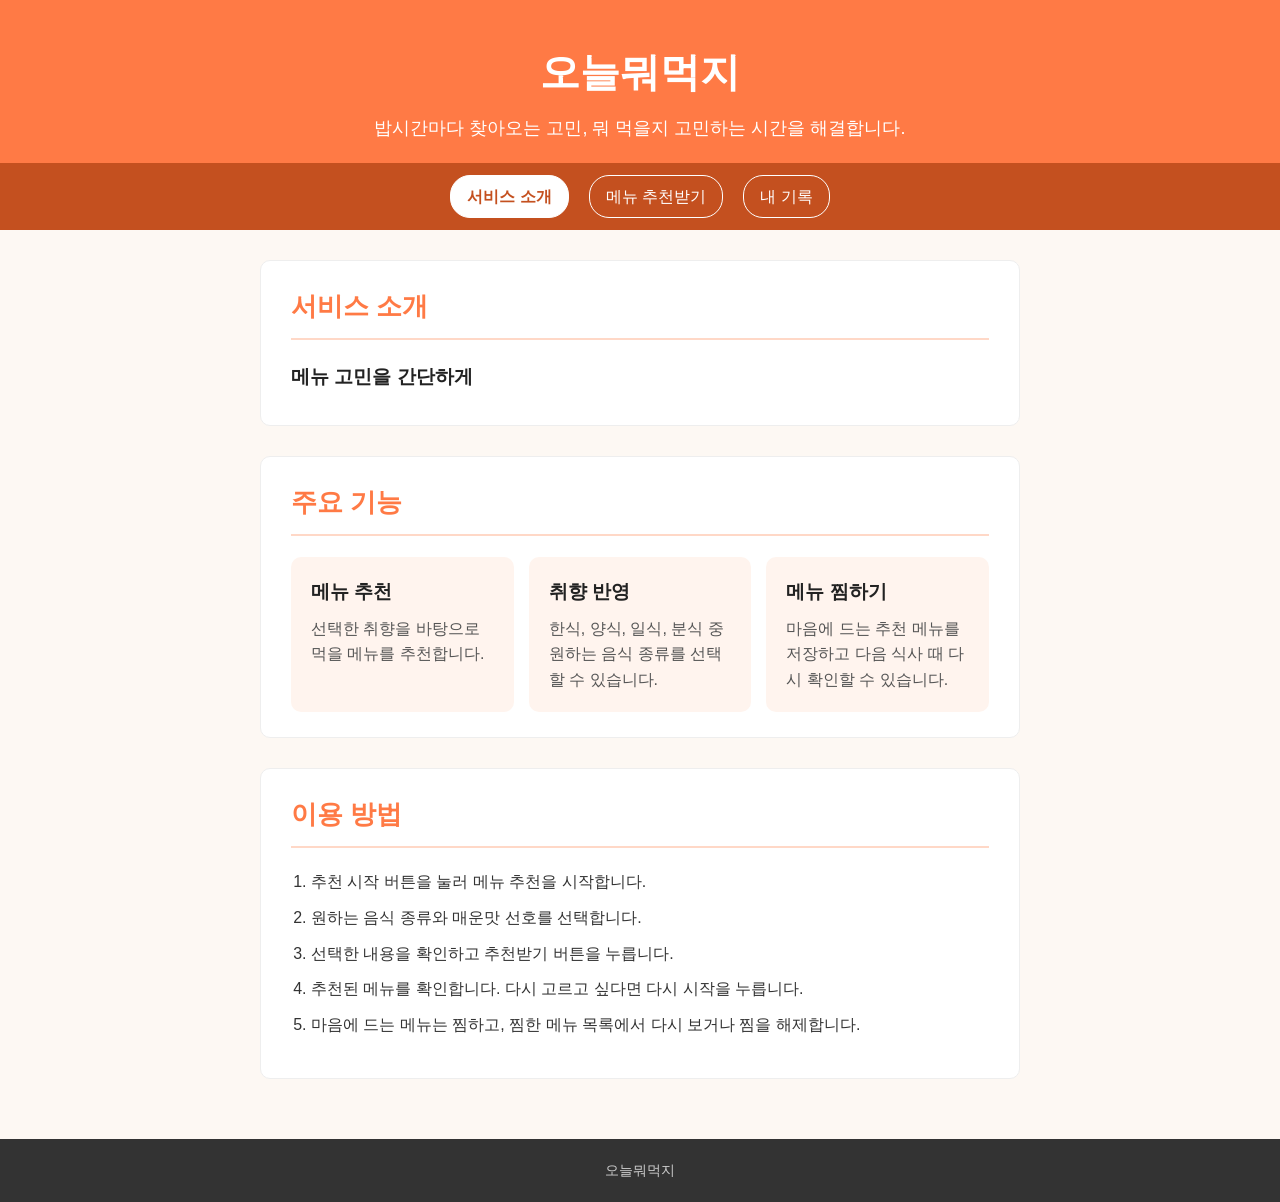
==== commit c6abc634: "feat: 10주차 header와 nav 분리, 현재 위치 표시와 모바일 메뉴 추가" ====
--- a/index.html
+++ b/index.html
@@ -20,13 +20,16 @@
 <header>
     <h1>오늘뭐먹지</h1>
     <p>밥시간마다 찾아오는 고민, 뭐 먹을지 고민하는 시간을 해결합니다.</p>
+    <button type="button" id="menuButton" aria-controls="mainMenu" aria-expanded="false">메뉴 열기</button>
+</header>
 
-    <nav>
-        <a href="index.html">서비스 소개</a>
-        <a href="recommend.html">메뉴 추천받기</a>
-        <a href="my.html">내 기록</a>
-    </nav>
-</header>
+<nav aria-label="주요 메뉴">
+    <ul id="mainMenu">
+        <li><a href="index.html">서비스 소개</a></li>
+        <li><a href="recommend.html">메뉴 추천받기</a></li>
+        <li><a href="my.html">내 기록</a></li>
+    </ul>
+</nav>
 
 <main>
 
--- a/style.css
+++ b/style.css
@@ -26,8 +26,32 @@
 }
 
 header p {
-    margin: 0 0 25px;
+    margin: 0;
     font-size: 18px;
+}
+
+/* 메뉴 열기·닫기 버튼은 좁은 화면에서만 표시 */
+#menuButton {
+    display: none;
+    color: #ffffff;
+    background-color: transparent;
+    border: 1px solid #ffffff;
+}
+
+/* 주요 메뉴 */
+nav {
+    background-color: #c4501f;
+    padding: 12px 20px;
+}
+
+nav ul {
+    display: flex;
+    justify-content: center;
+    flex-wrap: wrap;
+    gap: 10px;
+    margin: 0;
+    padding: 0;
+    list-style: none;
 }
 
 nav a {
@@ -41,8 +65,15 @@
 }
 
 nav a:hover {
+    background-color: #ffeadf;
+    color: #c4501f;
+}
+
+/* 현재 위치 메뉴 */
+nav a[aria-current="page"] {
     background-color: #ffffff;
-    color: #ff7a45;
+    color: #c4501f;
+    font-weight: bold;
 }
 
 /* 본문 영역 */
@@ -389,17 +420,32 @@
     }
 
     header p {
-        margin-bottom: 20px;
         font-size: 16px;
     }
 
+    #menuButton {
+        display: block;
+        margin-top: 15px;
+    }
+
     nav {
+        padding: 0 15px;
+    }
+
+    /* 좁은 화면에서는 버튼을 눌렀을 때만 메뉴를 세로로 표시 */
+    nav ul {
+        display: none;
+    }
+
+    nav ul.is-open {
         display: flex;
         flex-direction: column;
         gap: 8px;
+        padding: 12px 0;
     }
 
     nav a {
+        display: block;
         margin: 0;
     }
 
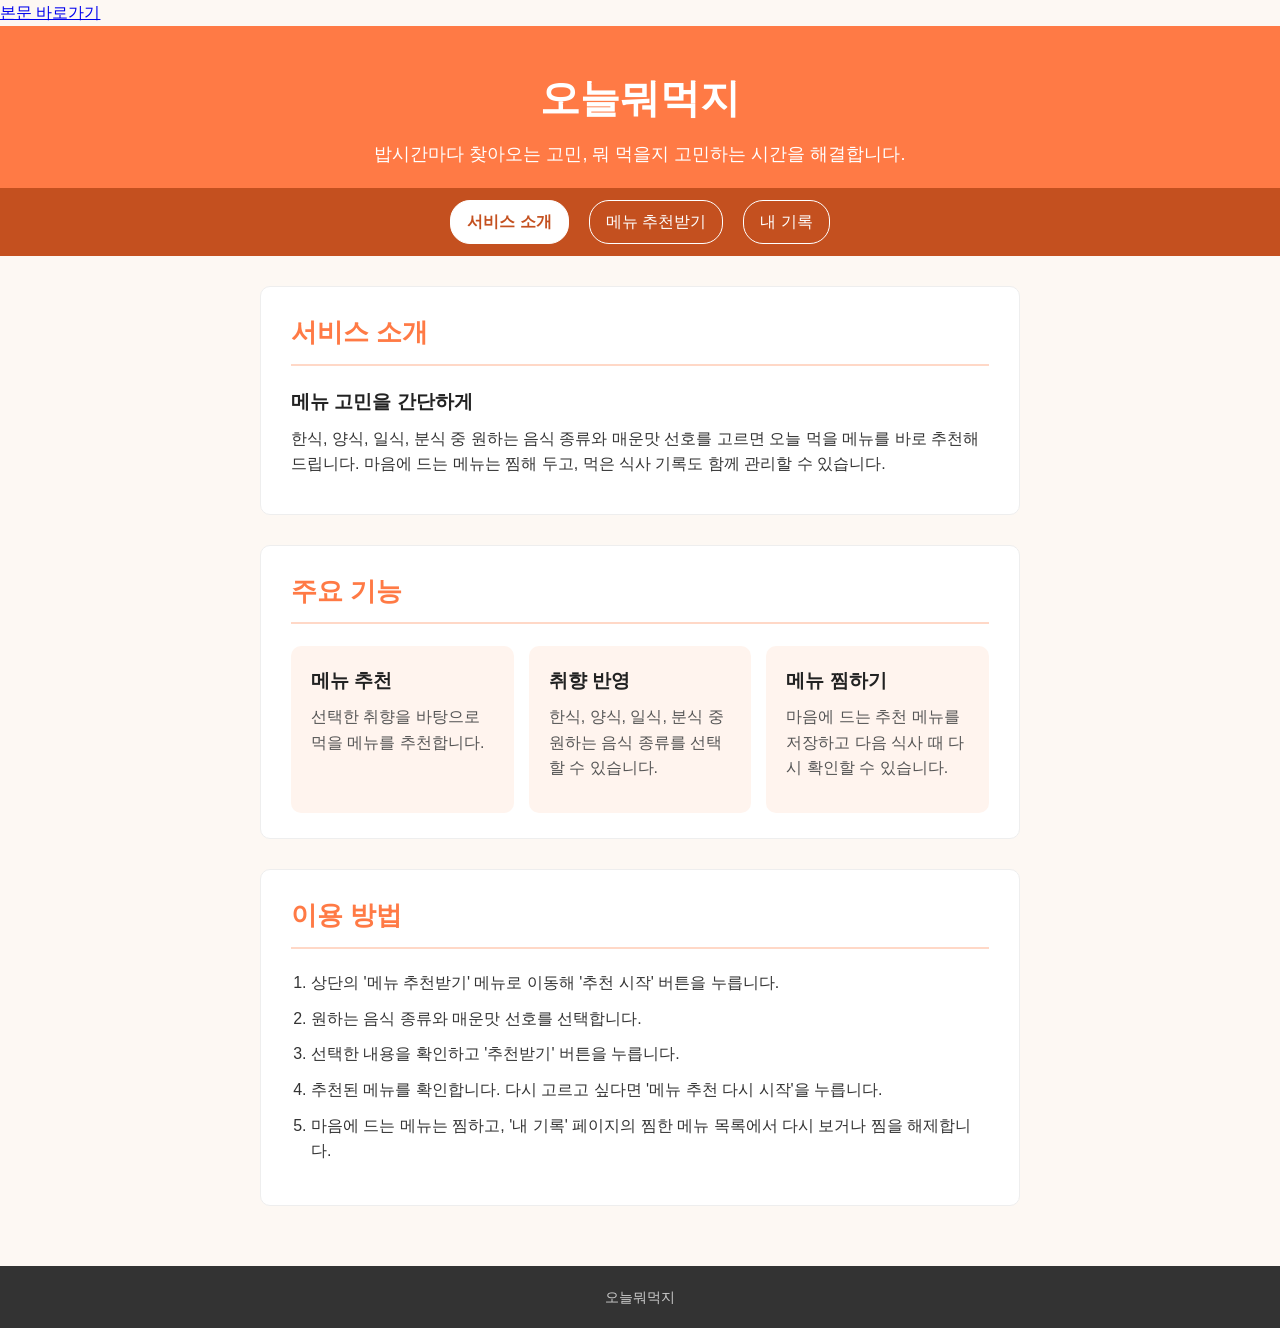
==== commit 9861b9db: "feat: 11주차 스킵 링크, 대체 텍스트·라벨·ARIA와 시맨틱 구조 개선" ====
--- a/index.html
+++ b/index.html
@@ -9,6 +9,7 @@
 </head>
 
 <body>
+<a href="#main-content" class="skip-link">본문 바로가기</a>
 
 <!--
 사용자: 매일 무엇을 먹을지 고민하는 사람
@@ -25,18 +26,19 @@
 
 <nav aria-label="주요 메뉴">
     <ul id="mainMenu">
-        <li><a href="index.html">서비스 소개</a></li>
+        <li><a href="index.html" aria-current="page">서비스 소개</a></li>
         <li><a href="recommend.html">메뉴 추천받기</a></li>
         <li><a href="my.html">내 기록</a></li>
     </ul>
 </nav>
 
-<main>
+<main id="main-content" tabindex="-1">
 
     <section id="intro">
         <h2>서비스 소개</h2>
 
         <h3>메뉴 고민을 간단하게</h3>
+        <p>한식, 양식, 일식, 분식 중 원하는 음식 종류와 매운맛 선호를 고르면 오늘 먹을 메뉴를 바로 추천해 드립니다. 마음에 드는 메뉴는 찜해 두고, 먹은 식사 기록도 함께 관리할 수 있습니다.</p>
     </section>
 
     <section id="features">
@@ -45,17 +47,17 @@
         <ul>
             <li>
                 <h3>메뉴 추천</h3>
-                선택한 취향을 바탕으로 먹을 메뉴를 추천합니다.
+                <p>선택한 취향을 바탕으로 먹을 메뉴를 추천합니다.</p>
             </li>
 
             <li>
                 <h3>취향 반영</h3>
-                한식, 양식, 일식, 분식 중 원하는 음식 종류를 선택할 수 있습니다.
+                <p>한식, 양식, 일식, 분식 중 원하는 음식 종류를 선택할 수 있습니다.</p>
             </li>
 
             <li>
                 <h3>메뉴 찜하기</h3>
-                마음에 드는 추천 메뉴를 저장하고 다음 식사 때 다시 확인할 수 있습니다.
+                <p>마음에 드는 추천 메뉴를 저장하고 다음 식사 때 다시 확인할 수 있습니다.</p>
             </li>
         </ul>
     </section>
@@ -64,11 +66,11 @@
         <h2>이용 방법</h2>
 
         <ol>
-            <li>추천 시작 버튼을 눌러 메뉴 추천을 시작합니다.</li>
+            <li>상단의 '메뉴 추천받기' 메뉴로 이동해 '추천 시작' 버튼을 누릅니다.</li>
             <li>원하는 음식 종류와 매운맛 선호를 선택합니다.</li>
-            <li>선택한 내용을 확인하고 추천받기 버튼을 누릅니다.</li>
-            <li>추천된 메뉴를 확인합니다. 다시 고르고 싶다면 다시 시작을 누릅니다.</li>
-            <li>마음에 드는 메뉴는 찜하고, 찜한 메뉴 목록에서 다시 보거나 찜을 해제합니다.</li>
+            <li>선택한 내용을 확인하고 '추천받기' 버튼을 누릅니다.</li>
+            <li>추천된 메뉴를 확인합니다. 다시 고르고 싶다면 '메뉴 추천 다시 시작'을 누릅니다.</li>
+            <li>마음에 드는 메뉴는 찜하고, '내 기록' 페이지의 찜한 메뉴 목록에서 다시 보거나 찜을 해제합니다.</li>
         </ol>
     </section>
 
--- a/style.css
+++ b/style.css
@@ -186,6 +186,34 @@
     font-weight: bold;
 }
 
+/* 식사 기록 만족도 필터 (탭과 같은 모양) */
+.filters {
+    display: flex;
+    flex-wrap: wrap;
+    gap: 8px;
+    margin-bottom: 15px;
+}
+
+.filter {
+    flex: 1;
+    width: auto;
+    margin: 0;
+    color: #c4501f;
+    background-color: #fff4ee;
+    border: 1px solid #ffd8c7;
+}
+
+.filter:hover {
+    background-color: #ffeadf;
+}
+
+.filter.is-active {
+    color: #ffffff;
+    background-color: #ff7a45;
+    border-color: #ff7a45;
+    font-weight: bold;
+}
+
 .menu-list {
     display: flex;
     flex-wrap: wrap;
@@ -470,6 +498,10 @@
         grid-template-columns: 1fr;
     }
 
+    .filter {
+        flex-basis: 40%;
+    }
+
     button {
         box-sizing: border-box;
         display: block;
